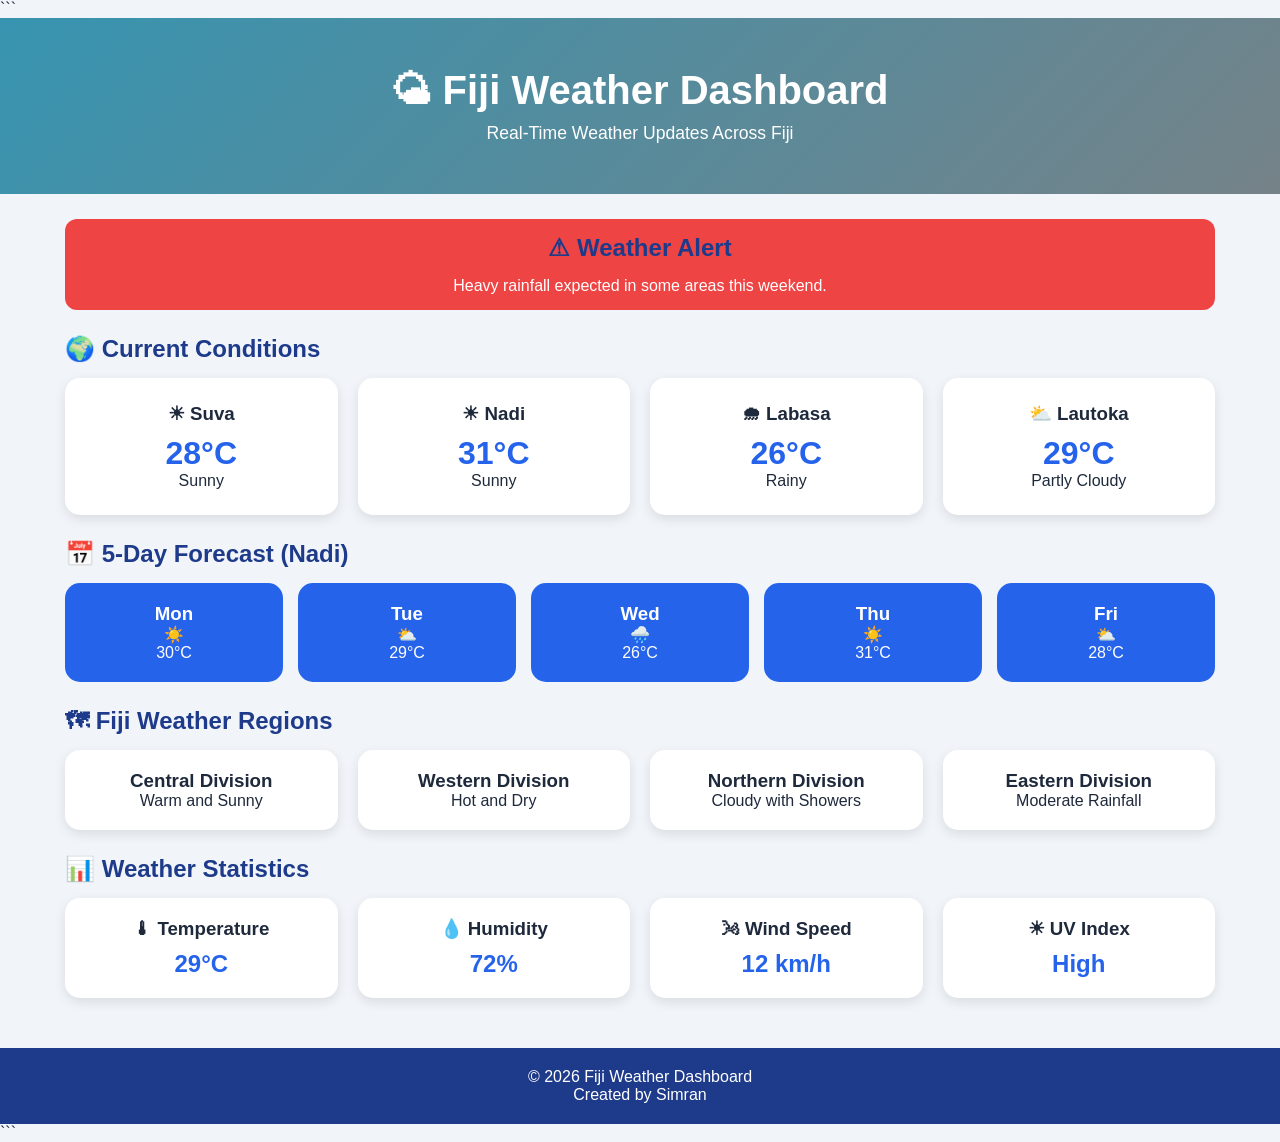
==== index.html @ 65b97fff "w" ====
<!DOCTYPE html>

<html lang="en">

<head>
    <meta charset="UTF-8">
    <meta name="viewport" content="width=device-width, initial-scale=1.0">
    <title>Fiji Weather Dashboard</title>
    <link rel="stylesheet" href="style.css">
</head>

<body>

```
<header>
    <h1>🌤 Fiji Weather Dashboard</h1>
    <p>Real-Time Weather Updates Across Fiji</p>
</header>

<main>

    <section class="alert-banner">
        <h2>⚠ Weather Alert</h2>
        <p>Heavy rainfall expected in some areas this weekend.</p>
    </section>

    <section class="current-weather">
        <h2>🌍 Current Conditions</h2>

        <div class="weather-grid">

            <article class="weather-card">
                <h3>☀ Suva</h3>
                <p>28°C</p>
                <p>Sunny</p>
            </article>

            <article class="weather-card">
                <h3>☀ Nadi</h3>
                <p>31°C</p>
                <p>Sunny</p>
            </article>

            <article class="weather-card">
                <h3>🌧 Labasa</h3>
                <p>26°C</p>
                <p>Rainy</p>
            </article>

            <article class="weather-card">
                <h3>⛅ Lautoka</h3>
                <p>29°C</p>
                <p>Partly Cloudy</p>
            </article>

        </div>
    </section>

    <section class="forecast-section">
        <h2>📅 5-Day Forecast (Nadi)</h2>

        <div class="forecast-grid">

            <article class="forecast-card">
                <h3>Mon</h3>
                <p>☀️</p>
                <p>30°C</p>
            </article>

            <article class="forecast-card">
                <h3>Tue</h3>
                <p>⛅</p>
                <p>29°C</p>
            </article>

            <article class="forecast-card">
                <h3>Wed</h3>
                <p>🌧️</p>
                <p>26°C</p>
            </article>

            <article class="forecast-card">
                <h3>Thu</h3>
                <p>☀️</p>
                <p>31°C</p>
            </article>

            <article class="forecast-card">
                <h3>Fri</h3>
                <p>⛅</p>
                <p>28°C</p>
            </article>

        </div>
    </section>

    <section class="regions-section">
        <h2>🗺 Fiji Weather Regions</h2>

        <div class="regions-grid">

            <article class="region-card">
                <h3>Central Division</h3>
                <p>Warm and Sunny</p>
            </article>

            <article class="region-card">
                <h3>Western Division</h3>
                <p>Hot and Dry</p>
            </article>

            <article class="region-card">
                <h3>Northern Division</h3>
                <p>Cloudy with Showers</p>
            </article>

            <article class="region-card">
                <h3>Eastern Division</h3>
                <p>Moderate Rainfall</p>
            </article>

        </div>
    </section>

    <section class="statistics-section">
        <h2>📊 Weather Statistics</h2>

        <div class="stats-grid">

            <article class="stat-card">
                <h3>🌡 Temperature</h3>
                <p>29°C</p>
            </article>

            <article class="stat-card">
                <h3>💧 Humidity</h3>
                <p>72%</p>
            </article>

            <article class="stat-card">
                <h3>🌬 Wind Speed</h3>
                <p>12 km/h</p>
            </article>

            <article class="stat-card">
                <h3>☀ UV Index</h3>
                <p>High</p>
            </article>

        </div>
    </section>

</main>

<footer>
    <p>© 2026 Fiji Weather Dashboard</p>
    <p>Created by Simran</p>
</footer>
```

</body>

</html>
---- style.css ----
* {
    margin: 0;
    padding: 0;
    box-sizing: border-box;
}

body {
    font-family: Arial, sans-serif;
    background: #f1f5f9;
    color: #1e293b;
}

/* Header */

header {
    background: linear-gradient(135deg, #3794b0, #758288);
    color: white;
    text-align: center;
    padding: 50px 20px;
}

header h1 {
    font-size: 2.5rem;
    margin-bottom: 10px;
}

header p {
    font-size: 1.1rem;
}

/* Main */

main {
    max-width: 1200px;
    margin: auto;
    padding: 25px;
}

/* Sections */

section {
    margin-bottom: 25px;
}

/* Alert */

.alert-banner {
    background: #ef4444;
    color: white;
    text-align: center;
    padding: 15px;
    border-radius: 12px;
}

/* Titles */

h2 {
    margin-bottom: 15px;
    color: #1e3a8a;
}

/* Weather Cards */

.weather-grid {
    display: grid;
    grid-template-columns: repeat(4, 1fr);
    gap: 20px;
}

.weather-card {
    background: white;
    padding: 25px;
    text-align: center;
    border-radius: 15px;
    box-shadow: 0 4px 12px rgba(0,0,0,0.1);
}

.weather-card h3 {
    margin-bottom: 10px;
}

.weather-card p:first-of-type {
    font-size: 2rem;
    font-weight: bold;
    color: #2563eb;
}

/* Forecast */

.forecast-grid {
    display: grid;
    grid-template-columns: repeat(5, 1fr);
    gap: 15px;
}

.forecast-card {
    background: #2563eb;
    color: white;
    text-align: center;
    padding: 20px;
    border-radius: 15px;
}

/* Regions */

.regions-grid {
    display: grid;
    grid-template-columns: repeat(4, 1fr);
    gap: 20px;
}

.region-card {
    background: white;
    padding: 20px;
    border-radius: 15px;
    text-align: center;
    box-shadow: 0 4px 12px rgba(0,0,0,0.1);
}

/* Statistics */

.stats-grid {
    display: grid;
    grid-template-columns: repeat(4, 1fr);
    gap: 20px;
}

.stat-card {
    background: white;
    padding: 20px;
    text-align: center;
    border-radius: 15px;
    box-shadow: 0 4px 12px rgba(0,0,0,0.1);
}

.stat-card p {
    font-size: 1.5rem;
    font-weight: bold;
    color: #2563eb;
    margin-top: 10px;
}

/* Footer */

footer {
    background: #1e3a8a;
    color: white;
    text-align: center;
    padding: 20px;
}

/* Responsive */

@media (max-width: 900px) {

    .weather-grid,
    .regions-grid,
    .stats-grid {
        grid-template-columns: repeat(2, 1fr);
    }

    .forecast-grid {
        grid-template-columns: repeat(3, 1fr);
    }
}

@media (max-width: 600px) {

    .weather-grid,
    .regions-grid,
    .stats-grid {
        grid-template-columns: 1fr;
    }

    .forecast-grid {
        grid-template-columns: repeat(2, 1fr);
    }

    header h1 {
        font-size: 2rem;
    }
}
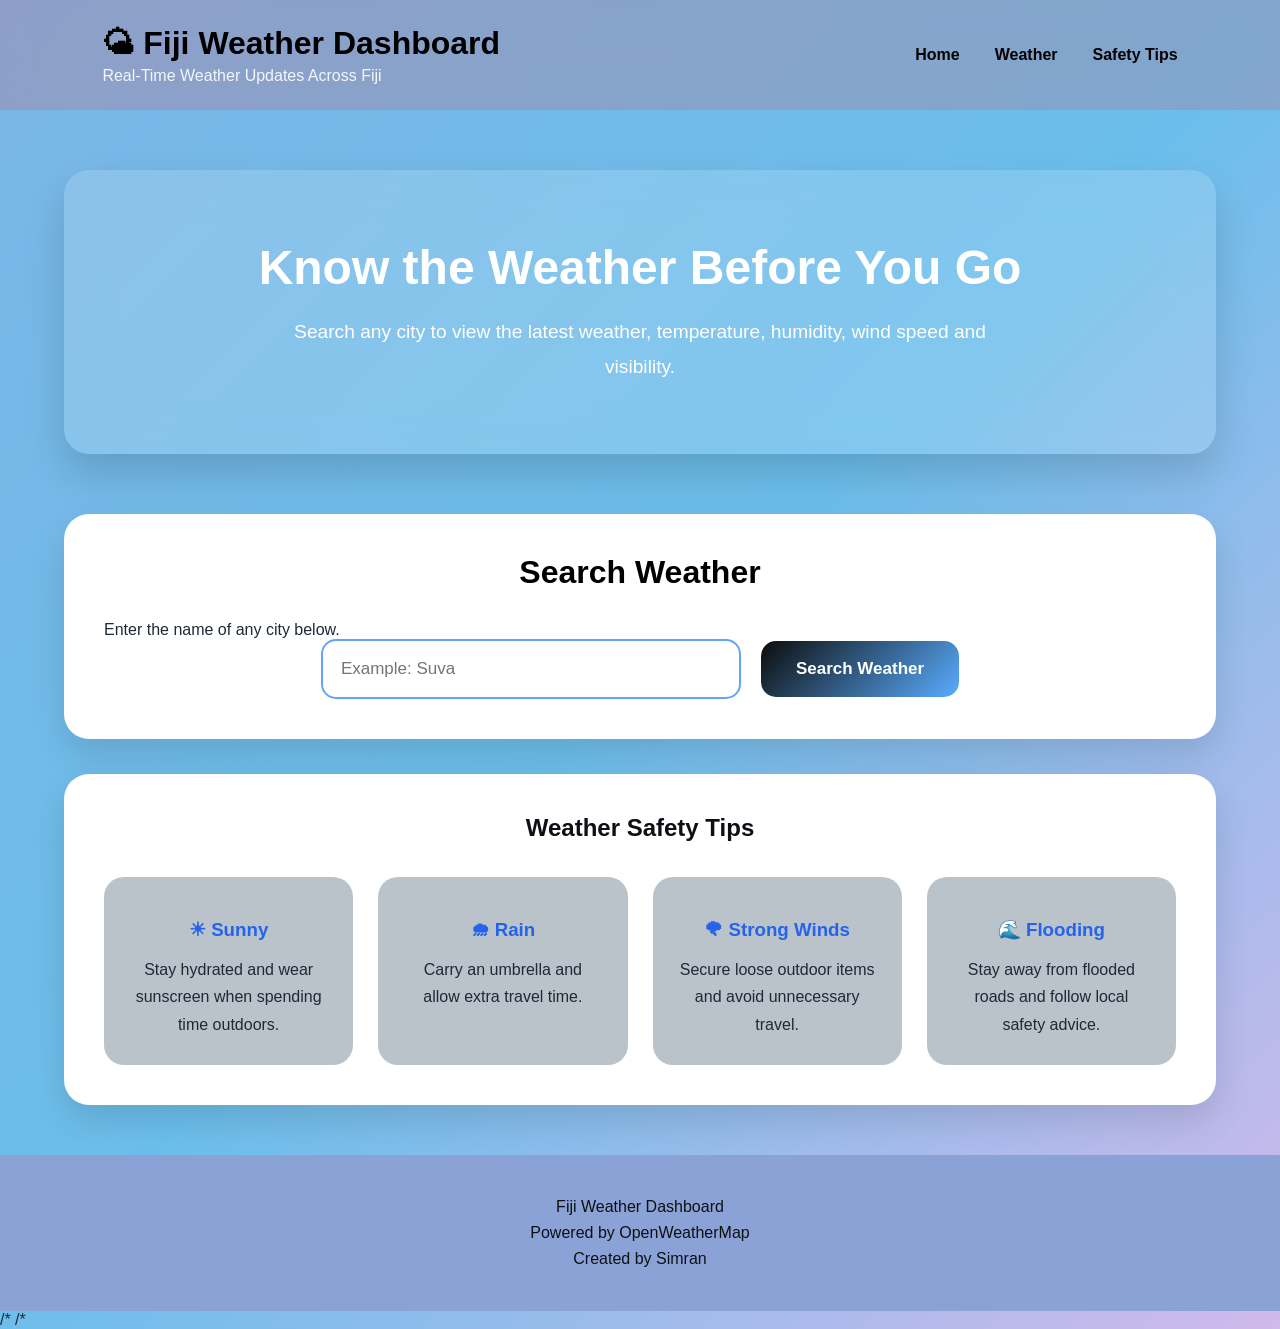
==== commit 00db8345: "final website" ====
--- a/index.html
+++ b/index.html
@@ -1,163 +1,318 @@
+
 <!DOCTYPE html>
-
 <html lang="en">
 
 <head>
+
     <meta charset="UTF-8">
+
     <meta name="viewport" content="width=device-width, initial-scale=1.0">
+
     <title>Fiji Weather Dashboard</title>
+
     <link rel="stylesheet" href="style.css">
+
 </head>
 
 <body>
 
-```
-<header>
-    <h1>🌤 Fiji Weather Dashboard</h1>
-    <p>Real-Time Weather Updates Across Fiji</p>
-</header>
-
-<main>
-
-    <section class="alert-banner">
-        <h2>⚠ Weather Alert</h2>
-        <p>Heavy rainfall expected in some areas this weekend.</p>
+    <!-- ================= HEADER ================= -->
+
+    <header>
+
+        <div class="logo">
+
+            <h1>🌤 Fiji Weather Dashboard</h1>
+
+            <p>Real-Time Weather Updates Across Fiji</p>
+
+        </div>
+
+        <nav>
+
+            <a href="#">Home</a>
+
+            <a href="#">Weather</a>
+
+            <a href="#">Safety Tips</a>
+
+           
+
+        </nav>
+
+    </header>
+
+    <!-- ================= HERO ================= -->
+
+    <section class="hero">
+
+        <div class="hero-content">
+
+            <h2>Know the Weather Before You Go</h2>
+
+            <p>
+
+                Search any city to view the latest weather,
+                temperature, humidity, wind speed and visibility.
+
+            </p>
+
+        </div>
+
     </section>
 
-    <section class="current-weather">
-        <h2>🌍 Current Conditions</h2>
-
-        <div class="weather-grid">
-
-            <article class="weather-card">
-                <h3>☀ Suva</h3>
-                <p>28°C</p>
-                <p>Sunny</p>
-            </article>
-
-            <article class="weather-card">
-                <h3>☀ Nadi</h3>
-                <p>31°C</p>
-                <p>Sunny</p>
-            </article>
-
-            <article class="weather-card">
-                <h3>🌧 Labasa</h3>
-                <p>26°C</p>
-                <p>Rainy</p>
-            </article>
-
-            <article class="weather-card">
-                <h3>⛅ Lautoka</h3>
-                <p>29°C</p>
-                <p>Partly Cloudy</p>
-            </article>
-
-        </div>
-    </section>
-
-    <section class="forecast-section">
-        <h2>📅 5-Day Forecast (Nadi)</h2>
-
-        <div class="forecast-grid">
-
-            <article class="forecast-card">
-                <h3>Mon</h3>
-                <p>☀️</p>
-                <p>30°C</p>
-            </article>
-
-            <article class="forecast-card">
-                <h3>Tue</h3>
-                <p>⛅</p>
-                <p>29°C</p>
-            </article>
-
-            <article class="forecast-card">
-                <h3>Wed</h3>
-                <p>🌧️</p>
-                <p>26°C</p>
-            </article>
-
-            <article class="forecast-card">
-                <h3>Thu</h3>
-                <p>☀️</p>
-                <p>31°C</p>
-            </article>
-
-            <article class="forecast-card">
-                <h3>Fri</h3>
-                <p>⛅</p>
-                <p>28°C</p>
-            </article>
-
-        </div>
-    </section>
-
-    <section class="regions-section">
-        <h2>🗺 Fiji Weather Regions</h2>
-
-        <div class="regions-grid">
-
-            <article class="region-card">
-                <h3>Central Division</h3>
-                <p>Warm and Sunny</p>
-            </article>
-
-            <article class="region-card">
-                <h3>Western Division</h3>
-                <p>Hot and Dry</p>
-            </article>
-
-            <article class="region-card">
-                <h3>Northern Division</h3>
-                <p>Cloudy with Showers</p>
-            </article>
-
-            <article class="region-card">
-                <h3>Eastern Division</h3>
-                <p>Moderate Rainfall</p>
-            </article>
-
-        </div>
-    </section>
-
-    <section class="statistics-section">
-        <h2>📊 Weather Statistics</h2>
-
-        <div class="stats-grid">
-
-            <article class="stat-card">
-                <h3>🌡 Temperature</h3>
-                <p>29°C</p>
-            </article>
-
-            <article class="stat-card">
-                <h3>💧 Humidity</h3>
-                <p>72%</p>
-            </article>
-
-            <article class="stat-card">
-                <h3>🌬 Wind Speed</h3>
-                <p>12 km/h</p>
-            </article>
-
-            <article class="stat-card">
-                <h3>☀ UV Index</h3>
-                <p>High</p>
-            </article>
-
-        </div>
-    </section>
-
-</main>
-
-<footer>
-    <p>© 2026 Fiji Weather Dashboard</p>
-    <p>Created by Simran</p>
-</footer>
-```
+    <!-- ================= MAIN ================= -->
+
+    <main>
+
+        <!-- SEARCH -->
+
+        <section class="search-box">
+
+            <h2>Search Weather</h2>
+
+            <p class="search-text">
+
+                Enter the name of any city below.
+
+            </p>
+
+            <div class="search-area">
+
+                <input
+                    type="text"
+                    id="cityInput"
+                    placeholder="Example: Suva">
+
+                <button id="searchBtn">
+
+                    Search Weather
+
+                </button>
+
+            </div>
+
+        </section>
+
+        <!-- LOADING -->
+
+        <section
+            id="loading"
+            class="loading hidden">
+
+            <div class="spinner"></div>
+
+            <p>Loading weather information...</p>
+
+        </section>
+
+        <!-- ERROR -->
+
+        <section
+            id="error"
+            class="error hidden">
+
+            <h3>City Not Found</h3>
+
+            <p>
+
+                Please check the spelling and try again.
+
+            </p>
+
+        </section>
+
+        <!-- WEATHER CARD -->
+
+        <section
+            id="weatherCard"
+            class="weather-card hidden">
+
+            <div class="weather-header">
+
+                <div>
+
+                    <h2 id="cityName">
+
+                        Suva
+
+                    </h2>
+
+                    <p id="description">
+
+                        Clear Sky
+
+                    </p>
+
+                </div>
+
+                <img
+                    id="weatherIcon"
+                    src=""
+                    alt="Weather Icon">
+
+            </div>
+
+            <div class="temperature">
+
+                <h1 id="temperature">
+
+                    28°C
+
+                </h1>
+
+            </div>
+
+            <div class="weather-grid">
+
+                <article>
+
+                    <h3>🌡 Feels Like</h3>
+
+                    <p id="feelsLike">
+
+                        --°C
+
+                    </p>
+
+                </article>
+
+                <article>
+
+                    <h3>💧 Humidity</h3>
+
+                    <p id="humidity">
+
+                        --%
+
+                    </p>
+
+                </article>
+
+                <article>
+
+                    <h3>🌬 Wind Speed</h3>
+
+                    <p id="wind">
+
+                        -- km/h
+
+                    </p>
+
+                </article>
+
+                <article>
+
+                    <h3>👁 Visibility</h3>
+
+                    <p id="visibility">
+
+                        -- km
+
+                    </p>
+
+                </article>
+
+            </div>
+
+        </section>
+
+        <!-- WEATHER TIPS -->
+
+        <section class="tips">
+
+            <h2>Weather Safety Tips</h2>
+
+            <div class="tips-grid">
+
+                <article>
+
+                    <h3>☀ Sunny</h3>
+
+                    <p>
+
+                        Stay hydrated and wear sunscreen when spending time outdoors.
+
+                    </p>
+
+                </article>
+
+                <article>
+
+                    <h3>🌧 Rain</h3>
+
+                    <p>
+
+                        Carry an umbrella and allow extra travel time.
+
+                    </p>
+
+                </article>
+
+                <article>
+
+                    <h3>🌪 Strong Winds</h3>
+
+                    <p>
+
+                        Secure loose outdoor items and avoid unnecessary travel.
+
+                    </p>
+
+                </article>
+
+                <article>
+
+                    <h3>🌊 Flooding</h3>
+
+                    <p>
+
+                        Stay away from flooded roads and follow local safety advice.
+
+                    </p>
+
+                </article>
+
+            </div>
+
+        </section>
+
+        
+        
+
+        </section>
+
+    </main>
+
+    <!-- ================= FOOTER ================= -->
+
+    <footer>
+
+        <p>
+
+            Fiji Weather Dashboard
+
+        </p>
+
+        <p>
+
+            Powered by OpenWeatherMap
+
+        </p>
+
+        <p>
+
+            Created by Simran 
+
+        </p>
+
+    </footer>
+
+    <script src="script.js"></script>
 
 </body>
-
-</html>
+/* 
+
+/*
+
+
--- a/style.css
+++ b/style.css
@@ -1,182 +1,871 @@
-* {
-    margin: 0;
-    padding: 0;
-    box-sizing: border-box;
-}
-
-body {
-    font-family: Arial, sans-serif;
-    background: #f1f5f9;
-    color: #1e293b;
-}
-
-/* Header */
-
-header {
-    background: linear-gradient(135deg, #3794b0, #758288);
-    color: white;
-    text-align: center;
-    padding: 50px 20px;
-}
-
-header h1 {
-    font-size: 2.5rem;
-    margin-bottom: 10px;
-}
-
-header p {
-    font-size: 1.1rem;
-}
-
-/* Main */
-
-main {
-    max-width: 1200px;
-    margin: auto;
-    padding: 25px;
-}
-
-/* Sections */
-
-section {
-    margin-bottom: 25px;
-}
-
-/* Alert */
-
-.alert-banner {
-    background: #ef4444;
-    color: white;
-    text-align: center;
-    padding: 15px;
-    border-radius: 12px;
-}
-
-/* Titles */
-
-h2 {
-    margin-bottom: 15px;
-    color: #1e3a8a;
-}
-
-/* Weather Cards */
-
-.weather-grid {
-    display: grid;
-    grid-template-columns: repeat(4, 1fr);
-    gap: 20px;
-}
-
-.weather-card {
-    background: white;
-    padding: 25px;
-    text-align: center;
-    border-radius: 15px;
-    box-shadow: 0 4px 12px rgba(0,0,0,0.1);
-}
-
-.weather-card h3 {
-    margin-bottom: 10px;
-}
-
-.weather-card p:first-of-type {
-    font-size: 2rem;
-    font-weight: bold;
-    color: #2563eb;
-}
-
-/* Forecast */
-
-.forecast-grid {
-    display: grid;
-    grid-template-columns: repeat(5, 1fr);
-    gap: 15px;
-}
-
-.forecast-card {
-    background: #2563eb;
-    color: white;
-    text-align: center;
-    padding: 20px;
-    border-radius: 15px;
-}
-
-/* Regions */
-
-.regions-grid {
-    display: grid;
-    grid-template-columns: repeat(4, 1fr);
-    gap: 20px;
-}
-
-.region-card {
-    background: white;
-    padding: 20px;
-    border-radius: 15px;
-    text-align: center;
-    box-shadow: 0 4px 12px rgba(0,0,0,0.1);
-}
-
-/* Statistics */
-
-.stats-grid {
-    display: grid;
-    grid-template-columns: repeat(4, 1fr);
-    gap: 20px;
-}
-
-.stat-card {
-    background: white;
-    padding: 20px;
-    text-align: center;
-    border-radius: 15px;
-    box-shadow: 0 4px 12px rgba(0,0,0,0.1);
-}
-
-.stat-card p {
-    font-size: 1.5rem;
-    font-weight: bold;
-    color: #2563eb;
-    margin-top: 10px;
-}
-
-/* Footer */
-
-footer {
-    background: #1e3a8a;
-    color: white;
-    text-align: center;
-    padding: 20px;
-}
-
-/* Responsive */
-
-@media (max-width: 900px) {
-
-    .weather-grid,
-    .regions-grid,
-    .stats-grid {
-        grid-template-columns: repeat(2, 1fr);
+/* ===================================================
+   FIJI WEATHER DASHBOARD
+   Created by Simran
+=================================================== */
+
+*{
+    margin:0;
+    padding:0;
+    box-sizing:border-box;
+}
+
+html{
+    scroll-behavior:smooth;
+}
+
+body{
+
+    font-family:"Segoe UI",Arial,sans-serif;
+
+    background:
+    linear-gradient(
+    135deg,
+    #7bb6e6,
+    #6bbeeb,
+    #d1b9eb);
+
+    min-height:100vh;
+
+    color:#1f2937;
+
+}
+
+/* ===============================
+            HEADER
+================================ */
+
+header{
+
+    width:100%;
+
+    display:flex;
+
+    justify-content:space-between;
+
+    align-items:center;
+
+    padding:25px 8%;
+
+    background:rgba(253, 35, 35, 0.15);
+
+    backdrop-filter:blur(15px);
+
+    position:sticky;
+
+    top:0;
+
+    z-index:999;
+
+}
+
+.logo h1{
+
+    color:rgb(0, 0, 0);
+
+    font-size:2rem;
+
+    margin-bottom:5px;
+
+}
+
+.logo p{
+
+    color:white;
+
+    opacity:.9;
+
+}
+
+nav{
+
+    display:flex;
+
+    gap:35px;
+
+}
+
+nav a{
+
+    color:rgb(6, 0, 0);
+
+    text-decoration:none;
+
+    font-weight:600;
+
+    transition:.3s;
+
+}
+
+nav a:hover{
+
+    color:#ffe66d;
+
+}
+
+/* ===============================
+            HERO
+================================ */
+
+.hero{
+
+    width:90%;
+
+    max-width:1200px;
+
+    margin:60px auto;
+
+    background:rgba(255,255,255,.15);
+
+    backdrop-filter:blur(20px);
+
+    border-radius:25px;
+
+    padding:70px;
+
+    text-align:center;
+
+    color:white;
+
+    box-shadow:0 20px 40px rgba(0,0,0,.15);
+
+}
+
+.hero h2{
+
+    font-size:3rem;
+
+    margin-bottom:20px;
+
+}
+
+.hero p{
+
+    font-size:1.2rem;
+
+    max-width:700px;
+
+    margin:auto;
+
+    line-height:1.8;
+
+}
+
+/* ===============================
+            MAIN
+================================ */
+
+main{
+
+    width:90%;
+
+    max-width:1200px;
+
+    margin:auto;
+
+}
+
+/* ===============================
+        COMMON SECTION
+================================ */
+
+section{
+
+    margin-bottom:35px;
+
+}
+
+/* ===============================
+        SEARCH BOX
+================================ */
+
+.search-box{
+
+    background:white;
+
+    border-radius:25px;
+
+    padding:40px;
+
+    box-shadow:0 15px 35px rgba(0,0,0,.12);
+
+}
+
+.search-box h2{
+
+    text-align:center;
+
+    color:#000000;
+
+    margin-bottom:30px;
+
+    font-size:2rem;
+
+}
+
+.search-area{
+
+    display:flex;
+
+    justify-content:center;
+
+    align-items:center;
+
+    gap:20px;
+
+    flex-wrap:wrap;
+
+}
+
+.search-area input{
+
+    width:420px;
+
+    max-width:100%;
+
+    padding:18px;
+
+    border-radius:15px;
+
+    border:2px solid #60a5fa;
+
+    outline:none;
+
+    font-size:17px;
+
+    transition:.3s;
+
+}
+
+.search-area input:focus{
+
+    border-color:#0f0f0f;
+
+    box-shadow:0 0 15px rgba(37,99,235,.3);
+
+}
+
+.search-area button{
+
+    padding:18px 35px;
+
+    border:none;
+
+    border-radius:15px;
+
+    background:linear-gradient(
+    135deg,
+    #0c0d0d,
+    #59acff);
+
+    color:white;
+
+    font-size:17px;
+
+    cursor:pointer;
+
+    font-weight:bold;
+
+    transition:.3s;
+
+}
+
+.search-area button:hover{
+
+    transform:translateY(-3px);
+
+    box-shadow:0 10px 20px rgba(0,0,0,.2);
+
+}
+/* ===================================================
+        WEATHER CARD
+=================================================== */
+
+.weather-card{
+
+    background:linear-gradient(
+    135deg,
+    #7ecaee,
+    #000000);
+
+    color:rgb(8, 0, 0);
+
+    border-radius:25px;
+
+    padding:45px;
+
+    box-shadow:0 20px 40px rgba(0,0,0,.18);
+
+    animation:fadeIn .8s ease;
+
+}
+
+.weather-header{
+
+    display:flex;
+
+    justify-content:space-between;
+
+    align-items:center;
+
+    flex-wrap:wrap;
+
+}
+
+.weather-header h2{
+
+    color:rgb(255, 245, 245);
+
+    font-size:2.5rem;
+
+}
+
+.weather-header img{
+
+    width:120px;
+
+    height:120px;
+
+}
+
+.temperature{
+
+    text-align:center;
+
+    margin:25px 0;
+
+}
+
+.temperature h1{
+
+    font-size:5rem;
+
+    font-weight:bold;
+
+}
+
+.description{
+
+    text-align:center;
+
+    font-size:1.3rem;
+
+    text-transform:capitalize;
+
+    margin-bottom:35px;
+
+}
+
+/* ===================================================
+        WEATHER GRID
+=================================================== */
+
+.weather-grid{
+
+    display:grid;
+
+    grid-template-columns:repeat(4,1fr);
+
+    gap:25px;
+
+}
+
+.weather-grid article{
+
+    background:rgba(245, 209, 209, 0.18);
+
+    backdrop-filter:blur(10px);
+
+    border-radius:20px;
+
+    padding:25px;
+
+    text-align:center;
+
+    transition:.3s;
+
+}
+
+.weather-grid article:hover{
+
+    transform:translateY(-8px);
+
+    background:rgba(255,255,255,.25);
+
+}
+
+.weather-grid h3{
+
+    margin:15px 0;
+
+    color:rgb(0, 0, 0);
+
+}
+
+.weather-grid p{
+
+    font-size:1.2rem;
+
+    font-weight:bold;
+
+}
+
+/* ===================================================
+            LOADING
+=================================================== */
+
+.loading{
+
+    background:white;
+
+    border-radius:25px;
+
+    padding:60px;
+
+    text-align:center;
+
+    box-shadow:0 15px 30px rgba(0,0,0,.15);
+
+}
+
+.spinner{
+
+    width:70px;
+
+    height:70px;
+
+    border:8px solid #dbeafe;
+
+    border-top:8px solid #9abaff;
+
+    border-radius:50%;
+
+    margin:0 auto 25px;
+
+    animation:spin 1s linear infinite;
+
+}
+
+.loading p{
+
+    color:#2563eb;
+
+    font-size:1.2rem;
+
+    font-weight:bold;
+
+}
+
+/* ===================================================
+            ERROR
+=================================================== */
+
+.error{
+
+    background:#ef4444;
+
+    color:white;
+
+    text-align:center;
+
+    padding:25px;
+
+    border-radius:18px;
+
+    font-size:18px;
+
+    font-weight:bold;
+
+    box-shadow:0 10px 20px rgba(0,0,0,.15);
+
+}
+
+/* ===================================================
+        WEATHER TIPS
+=================================================== */
+
+.tips{
+
+    background:white;
+
+    border-radius:25px;
+
+    padding:40px;
+
+    box-shadow:0 15px 35px rgba(0,0,0,.12);
+
+}
+
+.tips h2{
+
+    text-align:center;
+
+    color:#0c0f14;
+
+    margin-bottom:35px;
+
+}
+
+.tips-grid{
+
+    display:grid;
+
+    grid-template-columns:repeat(4,1fr);
+
+    gap:25px;
+
+}
+
+.tips-grid article{
+
+    background:#bac2ca;
+
+    border-radius:20px;
+
+    padding:25px;
+
+    text-align:center;
+
+    transition:.3s;
+
+    border:2px solid transparent;
+
+}
+
+.tips-grid article:hover{
+
+    border-color:#3b82f6;
+
+    transform:translateY(-6px);
+
+}
+
+.tips-grid h3{
+
+    margin:15px 0;
+
+    color:#2563eb;
+
+}
+
+.tips-grid p{
+
+    line-height:1.7;
+
+}
+
+/* ===================================================
+            HIDDEN
+=================================================== */
+
+.hidden{
+
+    display:none;
+
+}
+
+/* ===================================================
+            ANIMATIONS
+=================================================== */
+
+@keyframes spin{
+
+    100%{
+
+        transform:rotate(360deg);
+
     }
 
-    .forecast-grid {
-        grid-template-columns: repeat(3, 1fr);
+}
+
+@keyframes fadeIn{
+
+    from{
+
+        opacity:0;
+
+        transform:translateY(20px);
+
     }
-}
-
-@media (max-width: 600px) {
-
-    .weather-grid,
-    .regions-grid,
-    .stats-grid {
-        grid-template-columns: 1fr;
+
+    to{
+
+        opacity:1;
+
+        transform:translateY(0);
+
     }
 
-    .forecast-grid {
-        grid-template-columns: repeat(2, 1fr);
-    }
-
-    header h1 {
-        font-size: 2rem;
-    }
+}
+/* ===================================================
+                    FOOTER
+=================================================== */
+
+footer{
+
+    margin-top:50px;
+
+    background:#8ba2d7;
+
+    color:rgb(0, 0, 0);
+
+    text-align:center;
+
+    padding:35px 20px;
+
+}
+
+footer p{
+
+    margin:8px 0;
+
+    opacity:.9;
+
+}
+
+/* ===================================================
+                SCROLLBAR
+=================================================== */
+
+::-webkit-scrollbar{
+
+    width:10px;
+
+}
+
+::-webkit-scrollbar-track{
+
+    background:#dbeafe;
+
+}
+
+::-webkit-scrollbar-thumb{
+
+    background:#3b82f6;
+
+    border-radius:10px;
+
+}
+
+::-webkit-scrollbar-thumb:hover{
+
+    background:#2563eb;
+
+}
+
+/* ===================================================
+            TABLET RESPONSIVE
+=================================================== */
+
+@media(max-width:992px){
+
+header{
+
+    flex-direction:column;
+
+    gap:20px;
+
+}
+
+.hero{
+
+    padding:50px 30px;
+
+}
+
+.hero h2{
+
+    font-size:2.4rem;
+
+}
+
+.weather-grid{
+
+    grid-template-columns:repeat(2,1fr);
+
+}
+
+.tips-grid{
+
+    grid-template-columns:repeat(2,1fr);
+
+}
+
+.weather-header{
+
+    justify-content:center;
+
+    text-align:center;
+
+}
+
+.weather-header img{
+
+    margin-top:20px;
+
+}
+
+}
+
+/* ===================================================
+            MOBILE RESPONSIVE
+=================================================== */
+
+@media(max-width:768px){
+
+nav{
+
+    flex-direction:column;
+
+    gap:15px;
+
+    text-align:center;
+
+}
+
+.hero{
+
+    padding:40px 20px;
+
+}
+
+.hero h2{
+
+    font-size:2rem;
+
+}
+
+.hero p{
+
+    font-size:1rem;
+
+}
+
+.search-area{
+
+    flex-direction:column;
+
+}
+
+.search-area input{
+
+    width:100%;
+
+}
+
+.search-area button{
+
+    width:100%;
+
+}
+
+.weather-card{
+
+    padding:30px 20px;
+
+}
+
+.weather-header{
+
+    flex-direction:column;
+
+}
+
+.weather-header h2{
+
+    font-size:2rem;
+
+    text-align:center;
+
+}
+
+.weather-header img{
+
+    width:100px;
+
+    height:100px;
+
+    margin-top:15px;
+
+}
+
+.temperature h1{
+
+    font-size:4rem;
+
+}
+
+.weather-grid{
+
+    grid-template-columns:1fr;
+
+}
+
+.tips-grid{
+
+    grid-template-columns:1fr;
+
+}
+
+}
+
+/* ===================================================
+            SMALL PHONES
+=================================================== */
+
+@media(max-width:480px){
+
+header{
+
+    padding:20px;
+
+}
+
+.logo h1{
+
+    font-size:1.6rem;
+
+}
+
+.hero{
+
+    margin-top:30px;
+
+}
+
+.hero h2{
+
+    font-size:1.7rem;
+
+}
+
+.search-box{
+
+    padding:25px;
+
+}
+
+.weather-card{
+
+    border-radius:18px;
+
+}
+
+.temperature h1{
+
+    font-size:3.3rem;
+
+}
+
+.weather-grid article{
+
+    padding:20px;
+
+}
+
+footer{
+
+    font-size:.9rem;
+
+}
+
 }
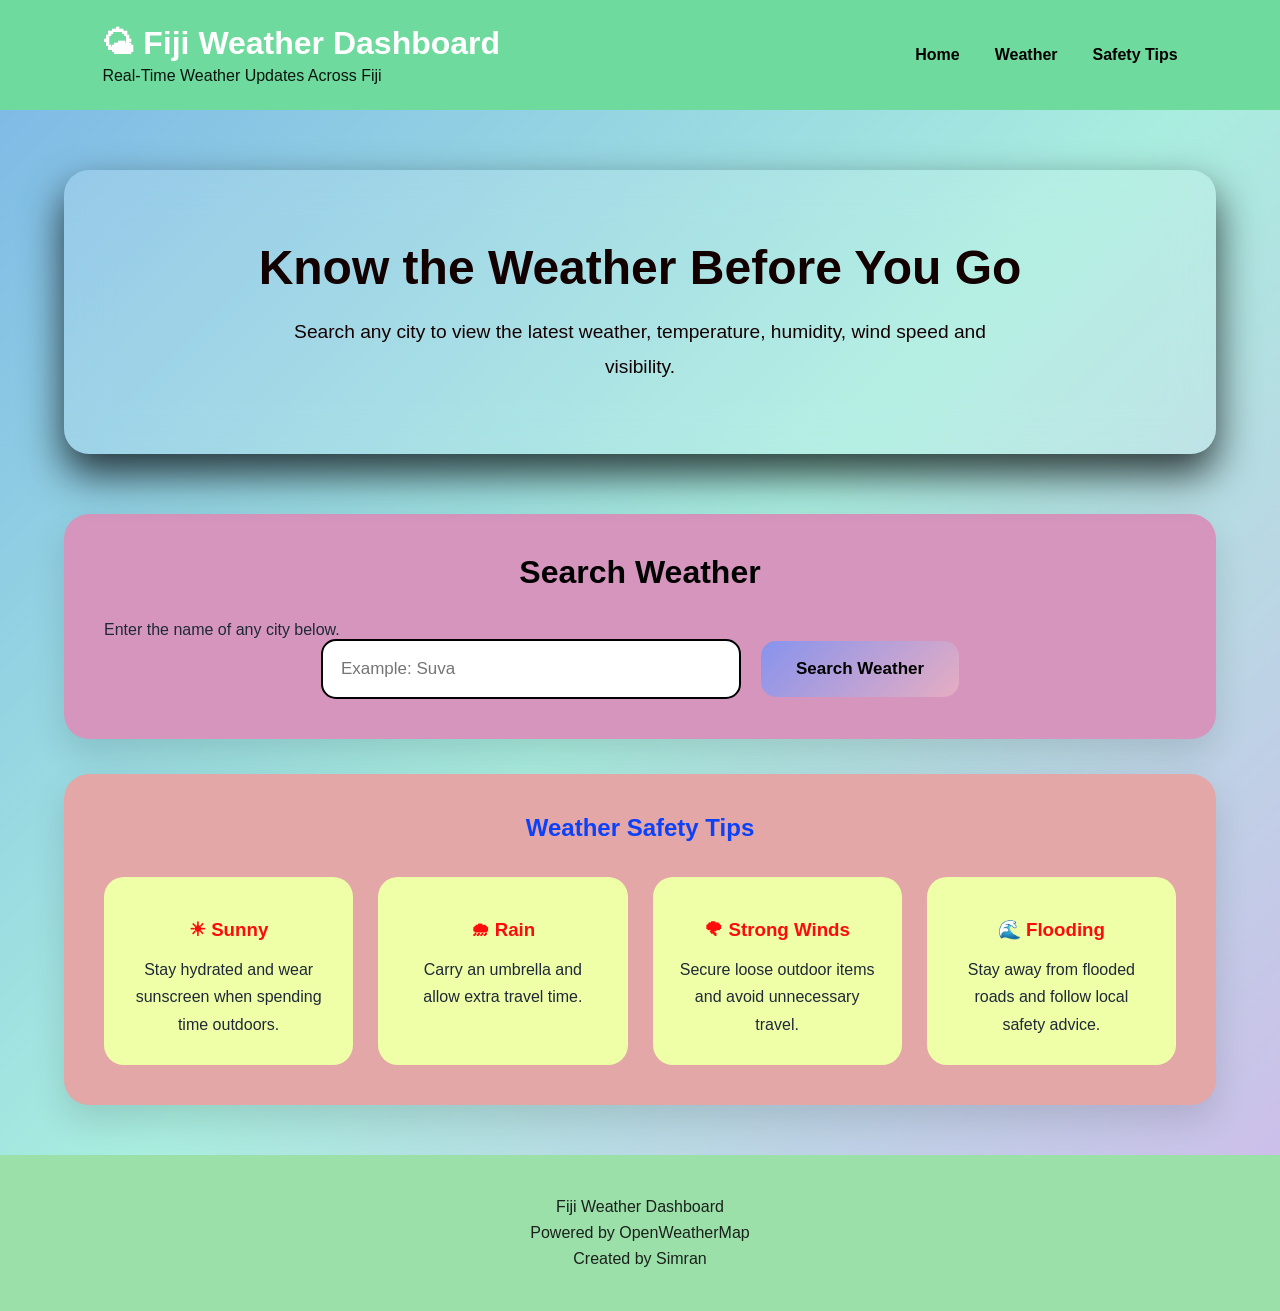
==== commit 07f8dc7f: "final" ====
--- a/index.html
+++ b/index.html
@@ -311,8 +311,8 @@
     <script src="script.js"></script>
 
 </body>
-/* 
-
-/*
-
-
+ 
+
+
+
+
--- a/style.css
+++ b/style.css
@@ -21,7 +21,7 @@
     linear-gradient(
     135deg,
     #7bb6e6,
-    #6bbeeb,
+    #a9eddf,
     #d1b9eb);
 
     min-height:100vh;
@@ -46,7 +46,7 @@
 
     padding:25px 8%;
 
-    background:rgba(253, 35, 35, 0.15);
+    background:rgb(110, 218, 157);
 
     backdrop-filter:blur(15px);
 
@@ -60,17 +60,17 @@
 
 .logo h1{
 
+    color:rgb(254, 254, 254);
+
+    font-size:2rem;
+
+    margin-bottom:5px;
+
+}
+
+.logo p{
+
     color:rgb(0, 0, 0);
-
-    font-size:2rem;
-
-    margin-bottom:5px;
-
-}
-
-.logo p{
-
-    color:white;
 
     opacity:.9;
 
@@ -124,9 +124,9 @@
 
     text-align:center;
 
-    color:white;
-
-    box-shadow:0 20px 40px rgba(0,0,0,.15);
+    color:rgb(19, 1, 1);
+
+    box-shadow:0 20px 40px rgba(0, 0, 0, 0.745);
 
 }
 
@@ -180,7 +180,7 @@
 
 .search-box{
 
-    background:white;
+    background:rgb(213, 149, 188);
 
     border-radius:25px;
 
@@ -226,7 +226,7 @@
 
     border-radius:15px;
 
-    border:2px solid #60a5fa;
+    border:2px solid #000000;
 
     outline:none;
 
@@ -238,9 +238,9 @@
 
 .search-area input:focus{
 
-    border-color:#0f0f0f;
-
-    box-shadow:0 0 15px rgba(37,99,235,.3);
+    border-color:#ff0606;
+
+    box-shadow:0 0 15px rgb(25, 85, 215);
 
 }
 
@@ -254,10 +254,10 @@
 
     background:linear-gradient(
     135deg,
-    #0c0d0d,
-    #59acff);
-
-    color:white;
+    #8793ee,
+    #e6adc2);
+
+    color:rgb(0, 0, 0);
 
     font-size:17px;
 
@@ -273,7 +273,7 @@
 
     transform:translateY(-3px);
 
-    box-shadow:0 10px 20px rgba(0,0,0,.2);
+    box-shadow:0 10px 20px rgba(255, 3, 3, 0.2);
 
 }
 /* ===================================================
@@ -284,8 +284,8 @@
 
     background:linear-gradient(
     135deg,
-    #7ecaee,
-    #000000);
+    #aad0a6,
+    #5becec);
 
     color:rgb(8, 0, 0);
 
@@ -371,7 +371,7 @@
 
 .weather-grid article{
 
-    background:rgba(245, 209, 209, 0.18);
+    background:rgb(234, 173, 228);
 
     backdrop-filter:blur(10px);
 
@@ -447,7 +447,7 @@
 
 .loading p{
 
-    color:#2563eb;
+    color:#ff2020;
 
     font-size:1.2rem;
 
@@ -485,13 +485,13 @@
 
 .tips{
 
-    background:white;
+    background:rgb(227, 167, 167);
 
     border-radius:25px;
 
     padding:40px;
 
-    box-shadow:0 15px 35px rgba(0,0,0,.12);
+    box-shadow:0 15px 35px rgba(0, 0, 0, 0.12);
 
 }
 
@@ -499,7 +499,7 @@
 
     text-align:center;
 
-    color:#0c0f14;
+    color:#0d40f9;
 
     margin-bottom:35px;
 
@@ -517,7 +517,7 @@
 
 .tips-grid article{
 
-    background:#bac2ca;
+    background:#efffa8;
 
     border-radius:20px;
 
@@ -543,7 +543,7 @@
 
     margin:15px 0;
 
-    color:#2563eb;
+    color:#fc0c0c;
 
 }
 
@@ -604,9 +604,9 @@
 
     margin-top:50px;
 
-    background:#8ba2d7;
-
-    color:rgb(0, 0, 0);
+    background:#9bdfa9;
+
+    color:rgb(13, 13, 13);
 
     text-align:center;
 
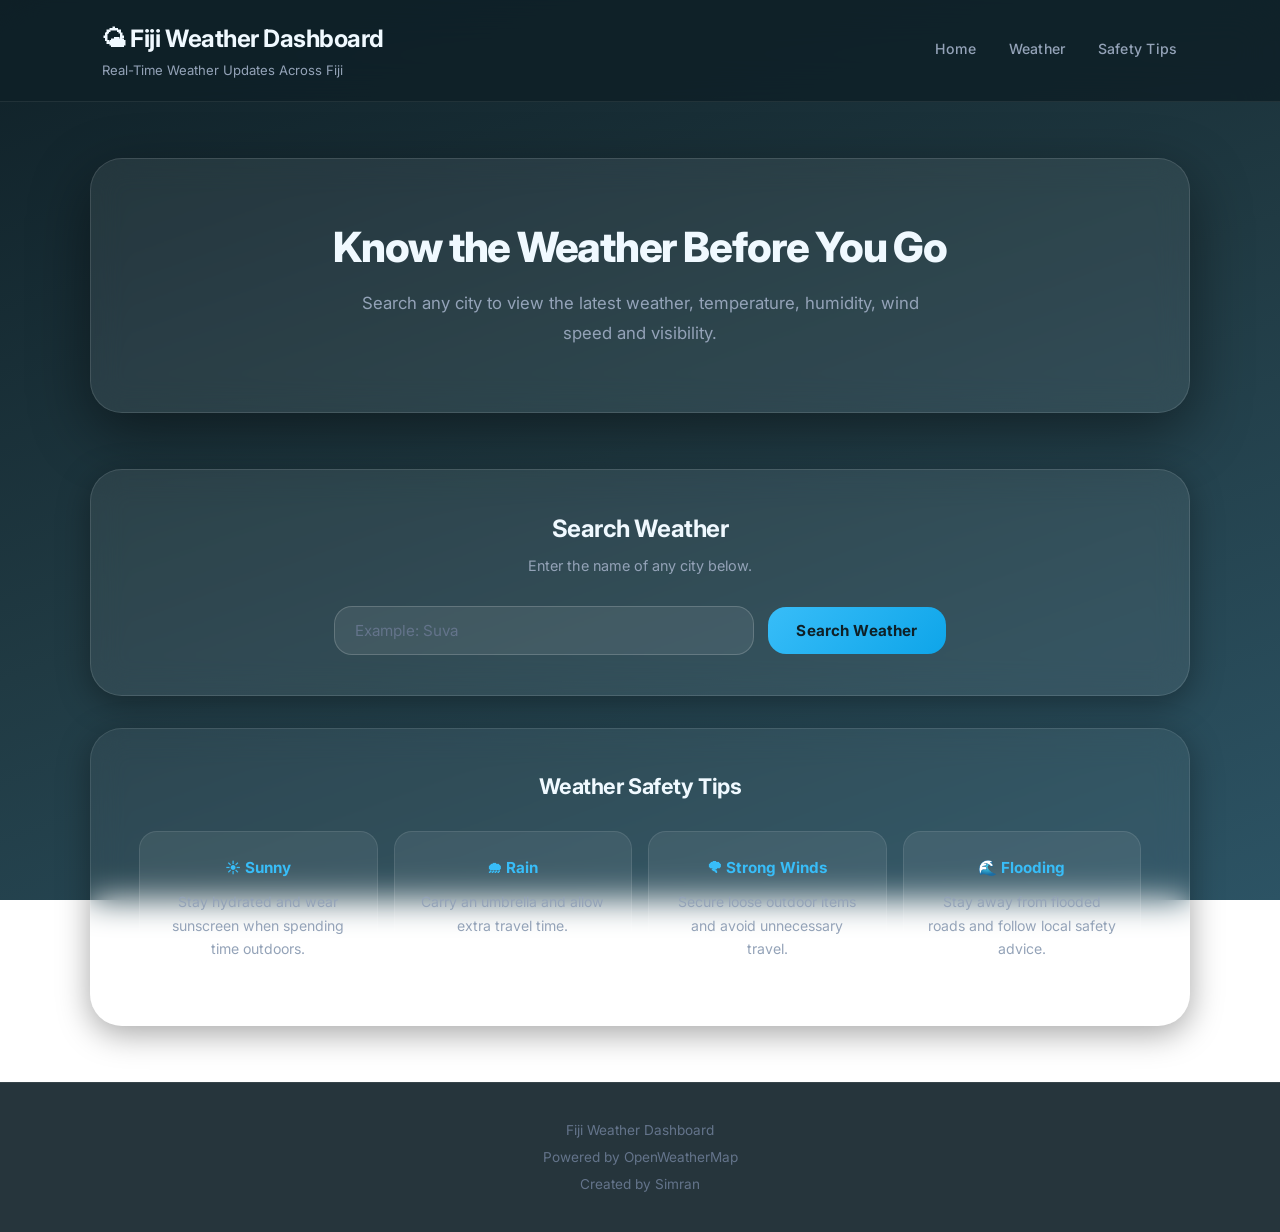
==== commit e8c1bc03: "style: polish weather dashboard UI" ====
--- a/index.html
+++ b/index.html
@@ -10,6 +10,9 @@
 
     <title>Fiji Weather Dashboard</title>
 
+    <link rel="preconnect" href="https://fonts.googleapis.com">
+    <link rel="preconnect" href="https://fonts.gstatic.com" crossorigin>
+    <link href="https://fonts.googleapis.com/css2?family=Inter:wght@400;500;600;700;800&display=swap" rel="stylesheet">
     <link rel="stylesheet" href="style.css">
 
 </head>
@@ -77,20 +80,21 @@
 
             </p>
 
-            <div class="search-area">
+            <form id="searchForm" role="search" class="search-area">
 
                 <input
                     type="text"
                     id="cityInput"
-                    placeholder="Example: Suva">
-
-                <button id="searchBtn">
+                    placeholder="Example: Suva"
+                    aria-label="City name">
+
+                <button type="submit" id="searchBtn">
 
                     Search Weather
 
                 </button>
 
-            </div>
+            </form>
 
         </section>
 
@@ -98,7 +102,8 @@
 
         <section
             id="loading"
-            class="loading hidden">
+            class="loading hidden"
+            role="status">
 
             <div class="spinner"></div>
 
@@ -110,7 +115,8 @@
 
         <section
             id="error"
-            class="error hidden">
+            class="error hidden"
+            role="alert">
 
             <h3>City Not Found</h3>
 
@@ -217,6 +223,19 @@
 
         </section>
 
+        <!-- FORECAST -->
+
+        <section
+            id="forecastSection"
+            class="forecast-section hidden"
+            aria-labelledby="forecastHeading">
+
+            <h2 id="forecastHeading">5-Day Forecast</h2>
+
+            <div id="forecastGrid" class="forecast-grid"></div>
+
+        </section>
+
         <!-- WEATHER TIPS -->
 
         <section class="tips">
--- a/style.css
+++ b/style.css
@@ -1,6 +1,90 @@
-/* ===================================================
+﻿/* ===================================================
    FIJI WEATHER DASHBOARD
    Created by Simran
+=================================================== */
+
+/* ===================================================
+   CSS CUSTOM PROPERTIES
+=================================================== */
+
+:root {
+
+    /* Palette */
+    --clr-bg-start:        #0f2027;
+    --clr-bg-mid:          #203a43;
+    --clr-bg-end:          #2c5364;
+
+    --clr-header-bg:       rgba(15, 32, 39, 0.85);
+    --clr-header-border:   rgba(255, 255, 255, 0.08);
+
+    --clr-card-bg:         rgba(255, 255, 255, 0.07);
+    --clr-card-border:     rgba(255, 255, 255, 0.12);
+    --clr-card-hover-bg:   rgba(255, 255, 255, 0.13);
+
+    --clr-accent:          #38bdf8;
+    --clr-accent-dark:     #0ea5e9;
+
+    --clr-text-primary:    #f0f9ff;
+    --clr-text-secondary:  #94a3b8;
+    --clr-text-muted:      #64748b;
+
+    --clr-input-bg:        rgba(255, 255, 255, 0.08);
+    --clr-input-border:    rgba(255, 255, 255, 0.18);
+    --clr-input-focus:     #38bdf8;
+
+    --clr-btn-bg:          linear-gradient(135deg, #38bdf8, #0ea5e9);
+    --clr-btn-text:        #0f2027;
+
+    --clr-weather-card:    linear-gradient(145deg, rgba(56, 189, 248, 0.18), rgba(14, 165, 233, 0.10));
+    --clr-weather-border:  rgba(56, 189, 248, 0.25);
+
+    --clr-stat-bg:         rgba(255, 255, 255, 0.06);
+    --clr-stat-border:     rgba(255, 255, 255, 0.1);
+
+    --clr-forecast-bg:     rgba(255, 255, 255, 0.06);
+    --clr-forecast-border: rgba(255, 255, 255, 0.1);
+    --clr-forecast-hover:  rgba(56, 189, 248, 0.15);
+
+    --clr-tips-bg:         rgba(255, 255, 255, 0.05);
+    --clr-tips-card-bg:    rgba(255, 255, 255, 0.07);
+    --clr-tips-h3:         #38bdf8;
+    --clr-tips-border:     rgba(255, 255, 255, 0.1);
+
+    --clr-error-bg:        rgba(239, 68, 68, 0.15);
+    --clr-error-border:    rgba(239, 68, 68, 0.4);
+    --clr-error-text:      #fca5a5;
+
+    --clr-loading-bg:      rgba(255, 255, 255, 0.06);
+    --clr-spinner-track:   rgba(255, 255, 255, 0.1);
+    --clr-spinner-head:    #38bdf8;
+
+    --clr-footer-bg:       rgba(15, 32, 39, 0.9);
+    --clr-footer-text:     #64748b;
+
+    --clr-scrollbar-track: #0f2027;
+    --clr-scrollbar-thumb: #38bdf8;
+
+    --clr-nav-link:        #94a3b8;
+    --clr-nav-hover:       #38bdf8;
+
+    /* Border radius */
+    --radius-sm:  12px;
+    --radius-md:  18px;
+    --radius-lg:  24px;
+    --radius-xl:  32px;
+
+    /* Shadows */
+    --shadow-sm:  0 4px 16px rgba(0, 0, 0, 0.25);
+    --shadow-md:  0 8px 32px rgba(0, 0, 0, 0.35);
+    --shadow-lg:  0 20px 60px rgba(0, 0, 0, 0.45);
+
+    /* Transitions */
+    --transition: 0.25s ease;
+
+}
+
+/* ===================================================
+   RESET & BASE
 =================================================== */
 
 *{
@@ -14,858 +98,770 @@
 }
 
 body{
-
-    font-family:"Segoe UI",Arial,sans-serif;
-
-    background:
-    linear-gradient(
-    135deg,
-    #7bb6e6,
-    #a9eddf,
-    #d1b9eb);
-
+    font-family:'Inter','Segoe UI',Arial,sans-serif;
+    font-size:16px;
+    line-height:1.6;
+    background:linear-gradient(160deg, var(--clr-bg-start), var(--clr-bg-mid), var(--clr-bg-end));
+    background-attachment:fixed;
     min-height:100vh;
-
-    color:#1f2937;
-
-}
-
-/* ===============================
-            HEADER
-================================ */
+    color:var(--clr-text-primary);
+    -webkit-font-smoothing:antialiased;
+}
+
+/* ===================================================
+   HEADER
+=================================================== */
 
 header{
-
     width:100%;
-
     display:flex;
-
     justify-content:space-between;
-
     align-items:center;
-
-    padding:25px 8%;
-
-    background:rgb(110, 218, 157);
-
-    backdrop-filter:blur(15px);
-
+    padding:20px 8%;
+    background:var(--clr-header-bg);
+    border-bottom:1px solid var(--clr-header-border);
+    backdrop-filter:blur(20px);
+    -webkit-backdrop-filter:blur(20px);
     position:sticky;
-
     top:0;
-
     z-index:999;
-
 }
 
 .logo h1{
-
-    color:rgb(254, 254, 254);
-
+    color:var(--clr-text-primary);
+    font-size:1.5rem;
+    font-weight:700;
+    letter-spacing:-0.02em;
+    margin-bottom:2px;
+}
+
+.logo p{
+    color:var(--clr-text-secondary);
+    font-size:0.82rem;
+    font-weight:400;
+}
+
+nav{
+    display:flex;
+    align-items:center;
+    gap:32px;
+}
+
+nav a{
+    color:var(--clr-nav-link);
+    text-decoration:none;
+    font-size:0.88rem;
+    font-weight:500;
+    letter-spacing:0.02em;
+    transition:color var(--transition);
+    position:relative;
+    padding-bottom:2px;
+}
+
+nav a::after{
+    content:'';
+    position:absolute;
+    bottom:0;
+    left:0;
+    width:0;
+    height:2px;
+    background:var(--clr-accent);
+    border-radius:2px;
+    transition:width var(--transition);
+}
+
+nav a:hover{
+    color:var(--clr-nav-hover);
+}
+
+nav a:hover::after{
+    width:100%;
+}
+
+/* ===================================================
+   HERO
+=================================================== */
+
+.hero{
+    width:90%;
+    max-width:1100px;
+    margin:56px auto;
+    background:var(--clr-card-bg);
+    border:1px solid var(--clr-card-border);
+    backdrop-filter:blur(16px);
+    -webkit-backdrop-filter:blur(16px);
+    border-radius:var(--radius-xl);
+    padding:64px 48px;
+    text-align:center;
+    box-shadow:var(--shadow-lg);
+}
+
+.hero h2{
+    font-size:2.6rem;
+    font-weight:800;
+    letter-spacing:-0.03em;
+    color:var(--clr-text-primary);
+    margin-bottom:16px;
+    line-height:1.2;
+}
+
+.hero p{
+    font-size:1.05rem;
+    font-weight:400;
+    color:var(--clr-text-secondary);
+    max-width:560px;
+    margin:0 auto;
+    line-height:1.75;
+}
+
+/* ===================================================
+   MAIN
+=================================================== */
+
+main{
+    width:90%;
+    max-width:1100px;
+    margin:0 auto;
+}
+
+/* ===================================================
+   COMMON SECTION SPACING
+=================================================== */
+
+section{
+    margin-bottom:32px;
+}
+
+/* ===================================================
+   SEARCH BOX
+=================================================== */
+
+.search-box{
+    background:var(--clr-card-bg);
+    border:1px solid var(--clr-card-border);
+    backdrop-filter:blur(16px);
+    -webkit-backdrop-filter:blur(16px);
+    border-radius:var(--radius-xl);
+    padding:40px 48px;
+    box-shadow:var(--shadow-md);
+}
+
+.search-box h2{
+    text-align:center;
+    color:var(--clr-text-primary);
+    font-size:1.5rem;
+    font-weight:700;
+    letter-spacing:-0.02em;
+    margin-bottom:6px;
+}
+
+.search-text{
+    text-align:center;
+    color:var(--clr-text-secondary);
+    font-size:0.9rem;
+    margin-bottom:28px;
+}
+
+.search-area{
+    display:flex;
+    justify-content:center;
+    align-items:center;
+    gap:14px;
+    flex-wrap:wrap;
+}
+
+.search-area input{
+    width:420px;
+    max-width:100%;
+    padding:14px 20px;
+    border-radius:var(--radius-md);
+    border:1px solid var(--clr-input-border);
+    background:var(--clr-input-bg);
+    color:var(--clr-text-primary);
+    font-family:inherit;
+    font-size:0.95rem;
+    outline:none;
+    transition:border-color var(--transition), box-shadow var(--transition);
+}
+
+.search-area input::placeholder{
+    color:var(--clr-text-muted);
+}
+
+.search-area input:focus{
+    border-color:var(--clr-input-focus);
+    box-shadow:0 0 0 3px rgba(56, 189, 248, 0.18);
+}
+
+.search-area button{
+    padding:14px 28px;
+    border:none;
+    border-radius:var(--radius-md);
+    background:var(--clr-btn-bg);
+    color:var(--clr-btn-text);
+    font-family:inherit;
+    font-size:0.95rem;
+    font-weight:700;
+    cursor:pointer;
+    letter-spacing:0.01em;
+    transition:transform var(--transition), box-shadow var(--transition), opacity var(--transition);
+    white-space:nowrap;
+}
+
+.search-area button:hover{
+    transform:translateY(-2px);
+    box-shadow:0 8px 24px rgba(56, 189, 248, 0.35);
+}
+
+.search-area button:active{
+    transform:translateY(0);
+}
+
+.search-area button:disabled{
+    opacity:0.5;
+    cursor:not-allowed;
+    transform:none;
+    box-shadow:none;
+}
+
+/* ===================================================
+   LOADING
+=================================================== */
+
+.loading{
+    background:var(--clr-loading-bg);
+    border:1px solid var(--clr-card-border);
+    border-radius:var(--radius-xl);
+    padding:56px;
+    text-align:center;
+    box-shadow:var(--shadow-sm);
+}
+
+.spinner{
+    width:52px;
+    height:52px;
+    border:4px solid var(--clr-spinner-track);
+    border-top:4px solid var(--clr-spinner-head);
+    border-radius:50%;
+    margin:0 auto 20px;
+    animation:spin 0.85s linear infinite;
+}
+
+.loading p{
+    color:var(--clr-text-secondary);
+    font-size:0.95rem;
+    font-weight:500;
+}
+
+/* ===================================================
+   ERROR
+=================================================== */
+
+.error{
+    background:var(--clr-error-bg);
+    border:1px solid var(--clr-error-border);
+    color:var(--clr-error-text);
+    text-align:center;
+    padding:28px 32px;
+    border-radius:var(--radius-lg);
+    box-shadow:var(--shadow-sm);
+}
+
+.error h3{
+    font-size:1.15rem;
+    font-weight:700;
+    margin-bottom:6px;
+}
+
+.error p{
+    font-size:0.9rem;
+    opacity:0.85;
+}
+
+/* ===================================================
+   WEATHER CARD
+=================================================== */
+
+.weather-card{
+    background:var(--clr-weather-card);
+    border:1px solid var(--clr-weather-border);
+    backdrop-filter:blur(20px);
+    -webkit-backdrop-filter:blur(20px);
+    border-radius:var(--radius-xl);
+    padding:44px 48px;
+    box-shadow:var(--shadow-lg);
+    animation:fadeIn 0.5s ease;
+}
+
+.weather-header{
+    display:flex;
+    justify-content:space-between;
+    align-items:flex-start;
+    flex-wrap:wrap;
+    gap:16px;
+    margin-bottom:4px;
+}
+
+.weather-header h2{
+    color:var(--clr-text-primary);
+    font-size:2.4rem;
+    font-weight:800;
+    letter-spacing:-0.03em;
+    line-height:1.1;
+}
+
+#description{
+    color:var(--clr-accent);
+    font-size:1rem;
+    font-weight:500;
+    text-transform:capitalize;
+    margin-top:6px;
+    letter-spacing:0.01em;
+}
+
+.weather-header img{
+    width:100px;
+    height:100px;
+    filter:drop-shadow(0 4px 12px rgba(56, 189, 248, 0.35));
+}
+
+.temperature{
+    text-align:center;
+    padding:16px 0 28px;
+}
+
+.temperature h1{
+    font-size:5.5rem;
+    font-weight:800;
+    letter-spacing:-0.05em;
+    color:var(--clr-text-primary);
+    line-height:1;
+}
+
+/* ===================================================
+   WEATHER GRID (stats)
+=================================================== */
+
+.weather-grid{
+    display:grid;
+    grid-template-columns:repeat(4,1fr);
+    gap:16px;
+}
+
+.weather-grid article{
+    background:var(--clr-stat-bg);
+    border:1px solid var(--clr-stat-border);
+    border-radius:var(--radius-md);
+    padding:20px 16px;
+    text-align:center;
+    transition:background var(--transition), transform var(--transition);
+}
+
+.weather-grid article:hover{
+    background:var(--clr-card-hover-bg);
+    transform:translateY(-4px);
+}
+
+.weather-grid h3{
+    font-size:0.78rem;
+    font-weight:600;
+    text-transform:uppercase;
+    letter-spacing:0.08em;
+    color:var(--clr-text-secondary);
+    margin-bottom:10px;
+}
+
+.weather-grid p{
+    font-size:1.35rem;
+    font-weight:700;
+    color:var(--clr-text-primary);
+    letter-spacing:-0.01em;
+}
+
+/* ===================================================
+   FORECAST SECTION
+=================================================== */
+
+.forecast-section{
+    background:var(--clr-card-bg);
+    border:1px solid var(--clr-card-border);
+    backdrop-filter:blur(16px);
+    -webkit-backdrop-filter:blur(16px);
+    border-radius:var(--radius-xl);
+    padding:40px 48px;
+    box-shadow:var(--shadow-md);
+    animation:fadeIn 0.5s ease;
+}
+
+.forecast-section h2{
+    text-align:center;
+    color:var(--clr-text-primary);
+    font-size:1.35rem;
+    font-weight:700;
+    letter-spacing:-0.02em;
+    margin-bottom:28px;
+}
+
+.forecast-grid{
+    display:grid;
+    grid-template-columns:repeat(5,1fr);
+    gap:14px;
+}
+
+.forecast-card{
+    background:var(--clr-forecast-bg);
+    border:1px solid var(--clr-forecast-border);
+    border-radius:var(--radius-md);
+    padding:20px 12px;
+    text-align:center;
+    transition:background var(--transition), transform var(--transition), border-color var(--transition);
+    display:flex;
+    flex-direction:column;
+    align-items:center;
+    gap:4px;
+}
+
+.forecast-card:hover{
+    background:var(--clr-forecast-hover);
+    border-color:rgba(56, 189, 248, 0.35);
+    transform:translateY(-5px);
+}
+
+.forecast-card img{
+    width:64px;
+    height:64px;
+    filter:drop-shadow(0 2px 6px rgba(56, 189, 248, 0.25));
+}
+
+.forecast-card .date{
+    font-size:0.78rem;
+    font-weight:600;
+    text-transform:uppercase;
+    letter-spacing:0.06em;
+    color:var(--clr-text-secondary);
+    margin-bottom:2px;
+}
+
+.forecast-card .desc{
+    font-size:0.82rem;
+    font-weight:400;
+    text-transform:capitalize;
+    color:var(--clr-text-secondary);
+    line-height:1.3;
+}
+
+.forecast-card .temp{
+    font-size:1.4rem;
+    font-weight:700;
+    color:var(--clr-text-primary);
+    letter-spacing:-0.02em;
+    margin-top:4px;
+}
+
+/* ===================================================
+   WEATHER TIPS
+=================================================== */
+
+.tips{
+    background:var(--clr-tips-bg);
+    border:1px solid var(--clr-tips-border);
+    backdrop-filter:blur(16px);
+    -webkit-backdrop-filter:blur(16px);
+    border-radius:var(--radius-xl);
+    padding:40px 48px;
+    box-shadow:var(--shadow-md);
+}
+
+.tips h2{
+    text-align:center;
+    color:var(--clr-text-primary);
+    font-size:1.35rem;
+    font-weight:700;
+    letter-spacing:-0.02em;
+    margin-bottom:28px;
+}
+
+.tips-grid{
+    display:grid;
+    grid-template-columns:repeat(4,1fr);
+    gap:16px;
+}
+
+.tips-grid article{
+    background:var(--clr-tips-card-bg);
+    border:1px solid var(--clr-tips-border);
+    border-radius:var(--radius-md);
+    padding:24px 20px;
+    text-align:center;
+    transition:background var(--transition), transform var(--transition), border-color var(--transition);
+}
+
+.tips-grid article:hover{
+    background:var(--clr-card-hover-bg);
+    border-color:rgba(56, 189, 248, 0.3);
+    transform:translateY(-4px);
+}
+
+.tips-grid h3{
+    font-size:0.95rem;
+    font-weight:700;
+    color:var(--clr-tips-h3);
+    margin-bottom:10px;
+}
+
+.tips-grid p{
+    font-size:0.88rem;
+    color:var(--clr-text-secondary);
+    line-height:1.65;
+}
+
+/* ===================================================
+   HIDDEN
+=================================================== */
+
+.hidden{
+    display:none;
+}
+
+/* ===================================================
+   ANIMATIONS
+=================================================== */
+
+@keyframes spin{
+    100%{
+        transform:rotate(360deg);
+    }
+}
+
+@keyframes fadeIn{
+    from{
+        opacity:0;
+        transform:translateY(16px);
+    }
+    to{
+        opacity:1;
+        transform:translateY(0);
+    }
+}
+
+/* ===================================================
+   FOOTER
+=================================================== */
+
+footer{
+    margin-top:56px;
+    background:var(--clr-footer-bg);
+    border-top:1px solid var(--clr-header-border);
+    text-align:center;
+    padding:32px 20px;
+}
+
+footer p{
+    color:var(--clr-footer-text);
+    font-size:0.85rem;
+    margin:5px 0;
+}
+
+/* ===================================================
+   SCROLLBAR
+=================================================== */
+
+::-webkit-scrollbar{
+    width:8px;
+}
+
+::-webkit-scrollbar-track{
+    background:var(--clr-scrollbar-track);
+}
+
+::-webkit-scrollbar-thumb{
+    background:var(--clr-scrollbar-thumb);
+    border-radius:8px;
+}
+
+::-webkit-scrollbar-thumb:hover{
+    background:var(--clr-accent-dark);
+}
+
+/* ===================================================
+   TABLET RESPONSIVE (max-width: 992px)
+=================================================== */
+
+@media(max-width:992px){
+
+header{
+    flex-direction:column;
+    gap:16px;
+    padding:20px 5%;
+}
+
+.hero{
+    padding:48px 32px;
+}
+
+.hero h2{
     font-size:2rem;
-
-    margin-bottom:5px;
-
-}
-
-.logo p{
-
-    color:rgb(0, 0, 0);
-
-    opacity:.9;
-
-}
+}
+
+.search-box{
+    padding:32px;
+}
+
+.weather-card{
+    padding:36px 32px;
+}
+
+.weather-grid{
+    grid-template-columns:repeat(2,1fr);
+}
+
+.forecast-grid{
+    grid-template-columns:repeat(3,1fr);
+}
+
+.forecast-section{
+    padding:32px;
+}
+
+.tips{
+    padding:32px;
+}
+
+.tips-grid{
+    grid-template-columns:repeat(2,1fr);
+}
+
+}
+
+/* ===================================================
+   MOBILE RESPONSIVE (max-width: 768px)
+=================================================== */
+
+@media(max-width:768px){
 
 nav{
-
-    display:flex;
-
-    gap:35px;
-
-}
-
-nav a{
-
-    color:rgb(6, 0, 0);
-
-    text-decoration:none;
-
-    font-weight:600;
-
-    transition:.3s;
-
-}
-
-nav a:hover{
-
-    color:#ffe66d;
-
-}
-
-/* ===============================
-            HERO
-================================ */
+    flex-direction:row;
+    gap:20px;
+    flex-wrap:wrap;
+    justify-content:center;
+}
 
 .hero{
-
-    width:90%;
-
-    max-width:1200px;
-
-    margin:60px auto;
-
-    background:rgba(255,255,255,.15);
-
-    backdrop-filter:blur(20px);
-
-    border-radius:25px;
-
-    padding:70px;
-
-    text-align:center;
-
-    color:rgb(19, 1, 1);
-
-    box-shadow:0 20px 40px rgba(0, 0, 0, 0.745);
-
+    padding:40px 24px;
+    margin:32px auto;
 }
 
 .hero h2{
-
-    font-size:3rem;
-
-    margin-bottom:20px;
-
+    font-size:1.7rem;
 }
 
 .hero p{
-
+    font-size:0.95rem;
+}
+
+.search-box{
+    padding:28px 20px;
+}
+
+.search-area{
+    flex-direction:column;
+}
+
+.search-area input{
+    width:100%;
+}
+
+.search-area button{
+    width:100%;
+}
+
+.weather-card{
+    padding:28px 20px;
+}
+
+.weather-header{
+    flex-direction:column;
+    align-items:center;
+    text-align:center;
+}
+
+.weather-header h2{
+    font-size:2rem;
+}
+
+.temperature h1{
+    font-size:4.5rem;
+}
+
+.weather-grid{
+    grid-template-columns:repeat(2,1fr);
+}
+
+.forecast-grid{
+    grid-template-columns:repeat(2,1fr);
+}
+
+.forecast-section{
+    padding:28px 20px;
+}
+
+.tips{
+    padding:28px 20px;
+}
+
+.tips-grid{
+    grid-template-columns:1fr;
+}
+
+}
+
+/* ===================================================
+   SMALL PHONES (max-width: 480px)
+=================================================== */
+
+@media(max-width:480px){
+
+header{
+    padding:16px 5%;
+}
+
+.logo h1{
     font-size:1.2rem;
-
-    max-width:700px;
-
-    margin:auto;
-
-    line-height:1.8;
-
-}
-
-/* ===============================
-            MAIN
-================================ */
-
-main{
-
-    width:90%;
-
-    max-width:1200px;
-
-    margin:auto;
-
-}
-
-/* ===============================
-        COMMON SECTION
-================================ */
-
-section{
-
-    margin-bottom:35px;
-
-}
-
-/* ===============================
-        SEARCH BOX
-================================ */
-
-.search-box{
-
-    background:rgb(213, 149, 188);
-
-    border-radius:25px;
-
-    padding:40px;
-
-    box-shadow:0 15px 35px rgba(0,0,0,.12);
-
-}
-
-.search-box h2{
-
-    text-align:center;
-
-    color:#000000;
-
-    margin-bottom:30px;
-
-    font-size:2rem;
-
-}
-
-.search-area{
-
-    display:flex;
-
-    justify-content:center;
-
-    align-items:center;
-
-    gap:20px;
-
-    flex-wrap:wrap;
-
-}
-
-.search-area input{
-
-    width:420px;
-
-    max-width:100%;
-
-    padding:18px;
-
-    border-radius:15px;
-
-    border:2px solid #000000;
-
-    outline:none;
-
-    font-size:17px;
-
-    transition:.3s;
-
-}
-
-.search-area input:focus{
-
-    border-color:#ff0606;
-
-    box-shadow:0 0 15px rgb(25, 85, 215);
-
-}
-
-.search-area button{
-
-    padding:18px 35px;
-
-    border:none;
-
-    border-radius:15px;
-
-    background:linear-gradient(
-    135deg,
-    #8793ee,
-    #e6adc2);
-
-    color:rgb(0, 0, 0);
-
-    font-size:17px;
-
-    cursor:pointer;
-
-    font-weight:bold;
-
-    transition:.3s;
-
-}
-
-.search-area button:hover{
-
-    transform:translateY(-3px);
-
-    box-shadow:0 10px 20px rgba(255, 3, 3, 0.2);
-
-}
-/* ===================================================
-        WEATHER CARD
-=================================================== */
+}
+
+.hero{
+    border-radius:var(--radius-lg);
+    padding:32px 16px;
+}
+
+.hero h2{
+    font-size:1.45rem;
+}
 
 .weather-card{
-
-    background:linear-gradient(
-    135deg,
-    #aad0a6,
-    #5becec);
-
-    color:rgb(8, 0, 0);
-
-    border-radius:25px;
-
-    padding:45px;
-
-    box-shadow:0 20px 40px rgba(0,0,0,.18);
-
-    animation:fadeIn .8s ease;
-
-}
-
-.weather-header{
-
-    display:flex;
-
-    justify-content:space-between;
-
-    align-items:center;
-
-    flex-wrap:wrap;
-
-}
-
-.weather-header h2{
-
-    color:rgb(255, 245, 245);
-
-    font-size:2.5rem;
-
-}
-
-.weather-header img{
-
-    width:120px;
-
-    height:120px;
-
-}
-
-.temperature{
-
-    text-align:center;
-
-    margin:25px 0;
-
+    border-radius:var(--radius-lg);
+    padding:24px 16px;
 }
 
 .temperature h1{
-
-    font-size:5rem;
-
-    font-weight:bold;
-
-}
-
-.description{
-
-    text-align:center;
-
-    font-size:1.3rem;
-
-    text-transform:capitalize;
-
-    margin-bottom:35px;
-
-}
-
-/* ===================================================
-        WEATHER GRID
-=================================================== */
+    font-size:4rem;
+}
 
 .weather-grid{
-
-    display:grid;
-
-    grid-template-columns:repeat(4,1fr);
-
-    gap:25px;
-
+    grid-template-columns:1fr 1fr;
+    gap:10px;
 }
 
 .weather-grid article{
-
-    background:rgb(234, 173, 228);
-
-    backdrop-filter:blur(10px);
-
-    border-radius:20px;
-
-    padding:25px;
-
-    text-align:center;
-
-    transition:.3s;
-
-}
-
-.weather-grid article:hover{
-
-    transform:translateY(-8px);
-
-    background:rgba(255,255,255,.25);
-
-}
-
-.weather-grid h3{
-
-    margin:15px 0;
-
-    color:rgb(0, 0, 0);
-
-}
-
-.weather-grid p{
-
-    font-size:1.2rem;
-
-    font-weight:bold;
-
-}
-
-/* ===================================================
-            LOADING
-=================================================== */
-
-.loading{
-
-    background:white;
-
-    border-radius:25px;
-
-    padding:60px;
-
-    text-align:center;
-
-    box-shadow:0 15px 30px rgba(0,0,0,.15);
-
-}
-
-.spinner{
-
-    width:70px;
-
-    height:70px;
-
-    border:8px solid #dbeafe;
-
-    border-top:8px solid #9abaff;
-
-    border-radius:50%;
-
-    margin:0 auto 25px;
-
-    animation:spin 1s linear infinite;
-
-}
-
-.loading p{
-
-    color:#ff2020;
-
-    font-size:1.2rem;
-
-    font-weight:bold;
-
-}
-
-/* ===================================================
-            ERROR
-=================================================== */
-
-.error{
-
-    background:#ef4444;
-
-    color:white;
-
-    text-align:center;
-
-    padding:25px;
-
-    border-radius:18px;
-
-    font-size:18px;
-
-    font-weight:bold;
-
-    box-shadow:0 10px 20px rgba(0,0,0,.15);
-
-}
-
-/* ===================================================
-        WEATHER TIPS
-=================================================== */
-
-.tips{
-
-    background:rgb(227, 167, 167);
-
-    border-radius:25px;
-
-    padding:40px;
-
-    box-shadow:0 15px 35px rgba(0, 0, 0, 0.12);
-
-}
-
-.tips h2{
-
-    text-align:center;
-
-    color:#0d40f9;
-
-    margin-bottom:35px;
-
-}
-
-.tips-grid{
-
-    display:grid;
-
-    grid-template-columns:repeat(4,1fr);
-
-    gap:25px;
-
-}
-
-.tips-grid article{
-
-    background:#efffa8;
-
-    border-radius:20px;
-
-    padding:25px;
-
-    text-align:center;
-
-    transition:.3s;
-
-    border:2px solid transparent;
-
-}
-
-.tips-grid article:hover{
-
-    border-color:#3b82f6;
-
-    transform:translateY(-6px);
-
-}
-
-.tips-grid h3{
-
-    margin:15px 0;
-
-    color:#fc0c0c;
-
-}
-
-.tips-grid p{
-
-    line-height:1.7;
-
-}
-
-/* ===================================================
-            HIDDEN
-=================================================== */
-
-.hidden{
-
-    display:none;
-
-}
-
-/* ===================================================
-            ANIMATIONS
-=================================================== */
-
-@keyframes spin{
-
-    100%{
-
-        transform:rotate(360deg);
-
-    }
-
-}
-
-@keyframes fadeIn{
-
-    from{
-
-        opacity:0;
-
-        transform:translateY(20px);
-
-    }
-
-    to{
-
-        opacity:1;
-
-        transform:translateY(0);
-
-    }
-
-}
-/* ===================================================
-                    FOOTER
-=================================================== */
+    padding:16px 10px;
+}
+
+.forecast-grid{
+    grid-template-columns:1fr;
+}
 
 footer{
-
-    margin-top:50px;
-
-    background:#9bdfa9;
-
-    color:rgb(13, 13, 13);
-
-    text-align:center;
-
-    padding:35px 20px;
-
-}
-
-footer p{
-
-    margin:8px 0;
-
-    opacity:.9;
-
-}
-
-/* ===================================================
-                SCROLLBAR
-=================================================== */
-
-::-webkit-scrollbar{
-
-    width:10px;
-
-}
-
-::-webkit-scrollbar-track{
-
-    background:#dbeafe;
-
-}
-
-::-webkit-scrollbar-thumb{
-
-    background:#3b82f6;
-
-    border-radius:10px;
-
-}
-
-::-webkit-scrollbar-thumb:hover{
-
-    background:#2563eb;
-
-}
-
-/* ===================================================
-            TABLET RESPONSIVE
-=================================================== */
-
-@media(max-width:992px){
-
-header{
-
-    flex-direction:column;
-
-    gap:20px;
-
-}
-
-.hero{
-
-    padding:50px 30px;
-
-}
-
-.hero h2{
-
-    font-size:2.4rem;
-
-}
-
-.weather-grid{
-
-    grid-template-columns:repeat(2,1fr);
-
-}
-
-.tips-grid{
-
-    grid-template-columns:repeat(2,1fr);
-
-}
-
-.weather-header{
-
-    justify-content:center;
-
-    text-align:center;
-
-}
-
-.weather-header img{
-
-    margin-top:20px;
-
-}
-
-}
-
-/* ===================================================
-            MOBILE RESPONSIVE
-=================================================== */
-
-@media(max-width:768px){
-
-nav{
-
-    flex-direction:column;
-
-    gap:15px;
-
-    text-align:center;
-
-}
-
-.hero{
-
-    padding:40px 20px;
-
-}
-
-.hero h2{
-
-    font-size:2rem;
-
-}
-
-.hero p{
-
-    font-size:1rem;
-
-}
-
-.search-area{
-
-    flex-direction:column;
-
-}
-
-.search-area input{
-
-    width:100%;
-
-}
-
-.search-area button{
-
-    width:100%;
-
-}
-
-.weather-card{
-
-    padding:30px 20px;
-
-}
-
-.weather-header{
-
-    flex-direction:column;
-
-}
-
-.weather-header h2{
-
-    font-size:2rem;
-
-    text-align:center;
-
-}
-
-.weather-header img{
-
-    width:100px;
-
-    height:100px;
-
-    margin-top:15px;
-
-}
-
-.temperature h1{
-
-    font-size:4rem;
-
-}
-
-.weather-grid{
-
-    grid-template-columns:1fr;
-
-}
-
-.tips-grid{
-
-    grid-template-columns:1fr;
-
-}
-
-}
-
-/* ===================================================
-            SMALL PHONES
-=================================================== */
-
-@media(max-width:480px){
-
-header{
-
-    padding:20px;
-
-}
-
-.logo h1{
-
-    font-size:1.6rem;
-
-}
-
-.hero{
-
-    margin-top:30px;
-
-}
-
-.hero h2{
-
-    font-size:1.7rem;
-
-}
-
-.search-box{
-
-    padding:25px;
-
-}
-
-.weather-card{
-
-    border-radius:18px;
-
-}
-
-.temperature h1{
-
-    font-size:3.3rem;
-
-}
-
-.weather-grid article{
-
-    padding:20px;
-
-}
-
-footer{
-
-    font-size:.9rem;
-
-}
-
-}+    font-size:0.82rem;
+}
+
+}
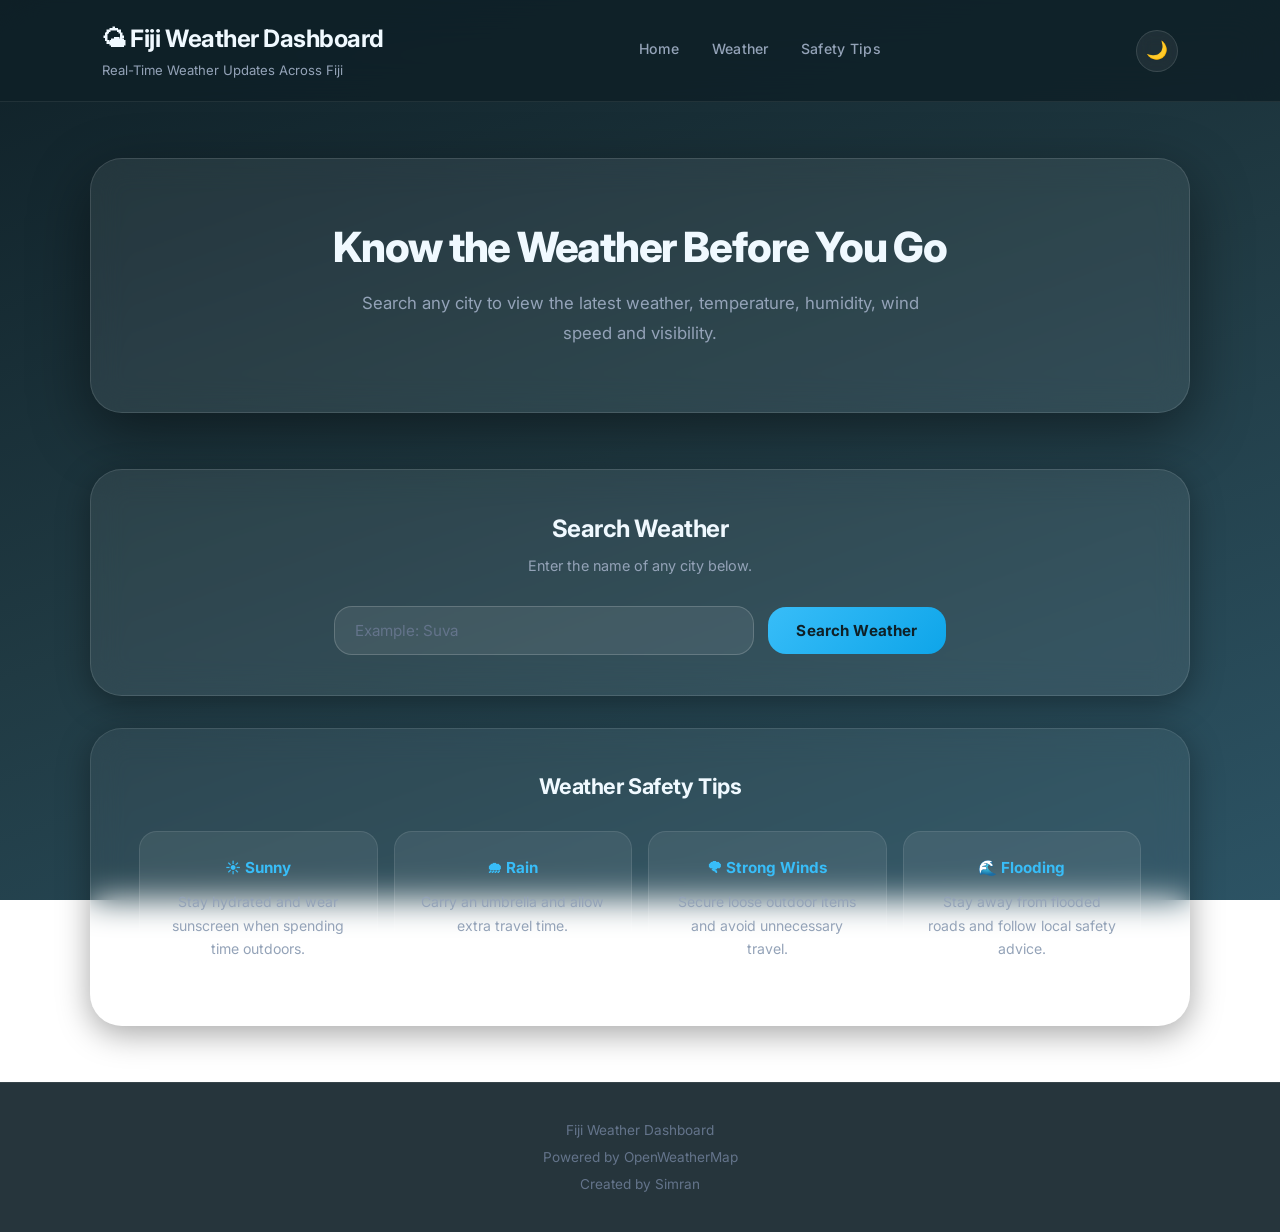
==== commit 34ed81dd: "feat: add dark light theme" ====
--- a/index.html
+++ b/index.html
@@ -39,9 +39,17 @@
 
             <a href="#">Safety Tips</a>
 
-           
-
         </nav>
+
+        <button
+            id="themeToggle"
+            class="theme-toggle"
+            aria-label="Switch to light mode"
+            title="Toggle light/dark mode">
+
+            🌙
+
+        </button>
 
     </header>
 
--- a/style.css
+++ b/style.css
@@ -1,4 +1,4 @@
-﻿/* ===================================================
+/* ===================================================
    FIJI WEATHER DASHBOARD
    Created by Simran
 =================================================== */
@@ -80,6 +80,76 @@
 
     /* Transitions */
     --transition: 0.25s ease;
+
+}
+
+/* ===================================================
+   LIGHT MODE OVERRIDES
+   Applied when <body> has the class 'light'
+=================================================== */
+
+body.light{
+
+    --clr-bg-start:        #e8f4fd;
+    --clr-bg-mid:          #ddeeff;
+    --clr-bg-end:          #cce4f7;
+
+    --clr-header-bg:       rgba(255, 255, 255, 0.88);
+    --clr-header-border:   rgba(0, 0, 0, 0.08);
+
+    --clr-card-bg:         rgba(255, 255, 255, 0.75);
+    --clr-card-border:     rgba(0, 0, 0, 0.10);
+    --clr-card-hover-bg:   rgba(255, 255, 255, 0.92);
+
+    --clr-accent:          #0284c7;
+    --clr-accent-dark:     #0369a1;
+
+    --clr-text-primary:    #0f172a;
+    --clr-text-secondary:  #475569;
+    --clr-text-muted:      #94a3b8;
+
+    --clr-input-bg:        rgba(255, 255, 255, 0.9);
+    --clr-input-border:    rgba(0, 0, 0, 0.15);
+    --clr-input-focus:     #0284c7;
+
+    --clr-btn-bg:          linear-gradient(135deg, #0ea5e9, #0284c7);
+    --clr-btn-text:        #ffffff;
+
+    --clr-weather-card:    linear-gradient(145deg, rgba(14, 165, 233, 0.14), rgba(2, 132, 199, 0.08));
+    --clr-weather-border:  rgba(2, 132, 199, 0.25);
+
+    --clr-stat-bg:         rgba(255, 255, 255, 0.65);
+    --clr-stat-border:     rgba(0, 0, 0, 0.08);
+
+    --clr-forecast-bg:     rgba(255, 255, 255, 0.60);
+    --clr-forecast-border: rgba(0, 0, 0, 0.08);
+    --clr-forecast-hover:  rgba(14, 165, 233, 0.12);
+
+    --clr-tips-bg:         rgba(255, 255, 255, 0.55);
+    --clr-tips-card-bg:    rgba(255, 255, 255, 0.70);
+    --clr-tips-h3:         #0284c7;
+    --clr-tips-border:     rgba(0, 0, 0, 0.08);
+
+    --clr-error-bg:        rgba(239, 68, 68, 0.10);
+    --clr-error-border:    rgba(239, 68, 68, 0.35);
+    --clr-error-text:      #b91c1c;
+
+    --clr-loading-bg:      rgba(255, 255, 255, 0.70);
+    --clr-spinner-track:   rgba(0, 0, 0, 0.08);
+    --clr-spinner-head:    #0284c7;
+
+    --clr-footer-bg:       rgba(255, 255, 255, 0.80);
+    --clr-footer-text:     #64748b;
+
+    --clr-scrollbar-track: #ddeeff;
+    --clr-scrollbar-thumb: #0284c7;
+
+    --clr-nav-link:        #475569;
+    --clr-nav-hover:       #0284c7;
+
+    --shadow-sm:  0 4px 16px rgba(0, 0, 0, 0.08);
+    --shadow-md:  0 8px 32px rgba(0, 0, 0, 0.12);
+    --shadow-lg:  0 20px 60px rgba(0, 0, 0, 0.15);
 
 }
 
@@ -106,6 +176,7 @@
     min-height:100vh;
     color:var(--clr-text-primary);
     -webkit-font-smoothing:antialiased;
+    transition:background 0.35s ease, color 0.35s ease;
 }
 
 /* ===================================================
@@ -179,6 +250,41 @@
 }
 
 /* ===================================================
+   THEME TOGGLE BUTTON
+=================================================== */
+
+.theme-toggle{
+    display:flex;
+    align-items:center;
+    justify-content:center;
+    width:42px;
+    height:42px;
+    border-radius:50%;
+    border:1px solid var(--clr-card-border);
+    background:var(--clr-card-bg);
+    color:var(--clr-text-primary);
+    font-size:1.1rem;
+    cursor:pointer;
+    transition:background var(--transition), border-color var(--transition), transform var(--transition);
+    flex-shrink:0;
+    backdrop-filter:blur(8px);
+    -webkit-backdrop-filter:blur(8px);
+    line-height:1;
+    padding:0;
+}
+
+.theme-toggle:hover{
+    transform:scale(1.1);
+    background:var(--clr-card-hover-bg);
+    border-color:var(--clr-accent);
+}
+
+.theme-toggle:focus-visible{
+    outline:2px solid var(--clr-accent);
+    outline-offset:3px;
+}
+
+/* ===================================================
    HERO
 =================================================== */
 
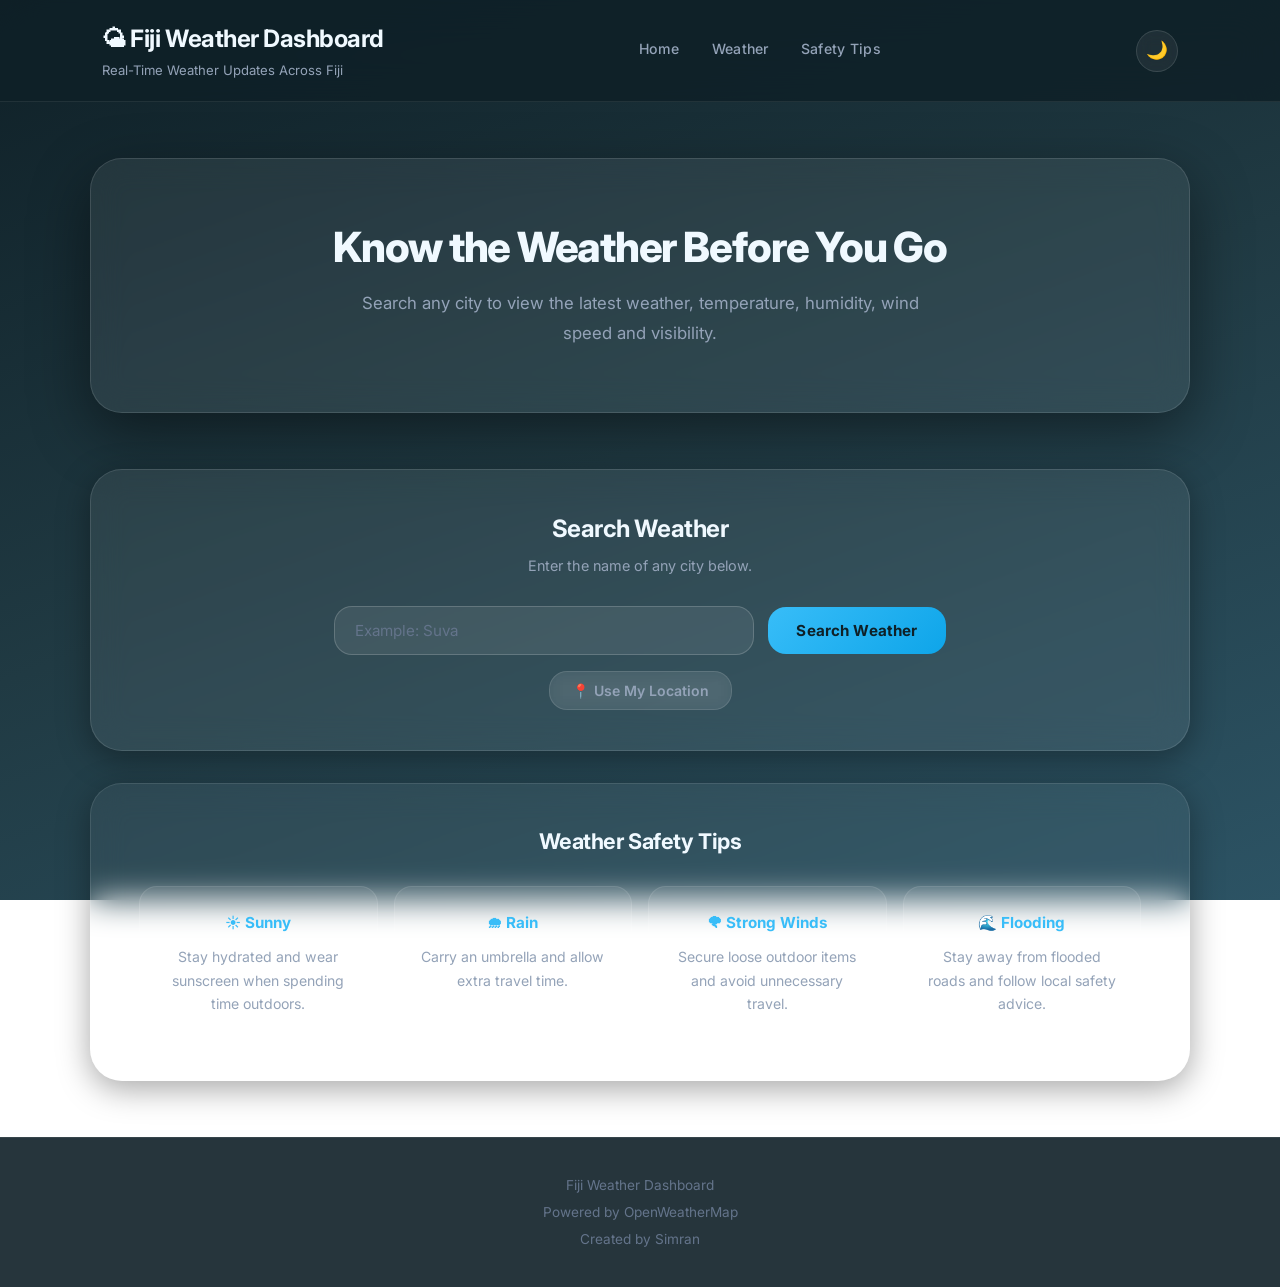
==== commit a51f616c: "feat: add recent searches and location weather" ====
--- a/index.html
+++ b/index.html
@@ -104,6 +104,39 @@
 
             </form>
 
+            <div class="location-row">
+
+                <button type="button" id="locationBtn" class="location-btn">
+
+                    📍 Use My Location
+
+                </button>
+
+            </div>
+
+        </section>
+
+        <!-- RECENT SEARCHES -->
+
+        <section
+            id="recentSection"
+            class="recent-section hidden"
+            aria-label="Recent searches">
+
+            <div class="recent-header">
+
+                <h2>Recent Searches</h2>
+
+                <button type="button" id="clearRecentBtn" class="clear-btn" aria-label="Clear all recent searches">
+
+                    Clear all
+
+                </button>
+
+            </div>
+
+            <div id="recentList" class="recent-list"></div>
+
         </section>
 
         <!-- LOADING -->
--- a/style.css
+++ b/style.css
@@ -431,6 +431,127 @@
 }
 
 /* ===================================================
+   LOCATION BUTTON
+=================================================== */
+
+.location-row{
+    display:flex;
+    justify-content:center;
+    margin-top:16px;
+}
+
+.location-btn{
+    display:inline-flex;
+    align-items:center;
+    gap:8px;
+    padding:10px 22px;
+    border:1px solid var(--clr-card-border);
+    border-radius:var(--radius-md);
+    background:var(--clr-card-bg);
+    color:var(--clr-text-secondary);
+    font-family:inherit;
+    font-size:0.88rem;
+    font-weight:600;
+    cursor:pointer;
+    transition:background var(--transition), border-color var(--transition), color var(--transition), transform var(--transition);
+    backdrop-filter:blur(8px);
+    -webkit-backdrop-filter:blur(8px);
+}
+
+.location-btn:hover{
+    background:var(--clr-card-hover-bg);
+    border-color:var(--clr-accent);
+    color:var(--clr-text-primary);
+    transform:translateY(-2px);
+}
+
+.location-btn:disabled{
+    opacity:0.5;
+    cursor:not-allowed;
+    transform:none;
+}
+
+/* ===================================================
+   RECENT SEARCHES
+=================================================== */
+
+.recent-section{
+    background:var(--clr-card-bg);
+    border:1px solid var(--clr-card-border);
+    backdrop-filter:blur(16px);
+    -webkit-backdrop-filter:blur(16px);
+    border-radius:var(--radius-xl);
+    padding:28px 36px;
+    box-shadow:var(--shadow-sm);
+}
+
+.recent-header{
+    display:flex;
+    align-items:center;
+    justify-content:space-between;
+    margin-bottom:16px;
+}
+
+.recent-header h2{
+    font-size:1rem;
+    font-weight:700;
+    color:var(--clr-text-primary);
+    letter-spacing:-0.01em;
+}
+
+.clear-btn{
+    background:none;
+    border:1px solid var(--clr-card-border);
+    border-radius:var(--radius-sm);
+    color:var(--clr-text-muted);
+    font-family:inherit;
+    font-size:0.8rem;
+    font-weight:600;
+    padding:5px 12px;
+    cursor:pointer;
+    transition:border-color var(--transition), color var(--transition);
+}
+
+.clear-btn:hover{
+    border-color:var(--clr-accent);
+    color:var(--clr-text-primary);
+}
+
+.recent-list{
+    display:flex;
+    flex-wrap:wrap;
+    gap:10px;
+}
+
+.recent-chip{
+    display:inline-flex;
+    align-items:center;
+    gap:6px;
+    padding:8px 16px;
+    border-radius:var(--radius-lg);
+    border:1px solid var(--clr-card-border);
+    background:var(--clr-stat-bg);
+    color:var(--clr-text-secondary);
+    font-family:inherit;
+    font-size:0.88rem;
+    font-weight:500;
+    cursor:pointer;
+    transition:background var(--transition), border-color var(--transition), color var(--transition);
+    white-space:nowrap;
+}
+
+.recent-chip:hover{
+    background:var(--clr-forecast-hover);
+    border-color:var(--clr-accent);
+    color:var(--clr-text-primary);
+}
+
+.recent-chip:focus-visible{
+    outline:2px solid var(--clr-accent);
+    outline-offset:2px;
+}
+
+/* ===================================================
    LOADING
 =================================================== */
 
